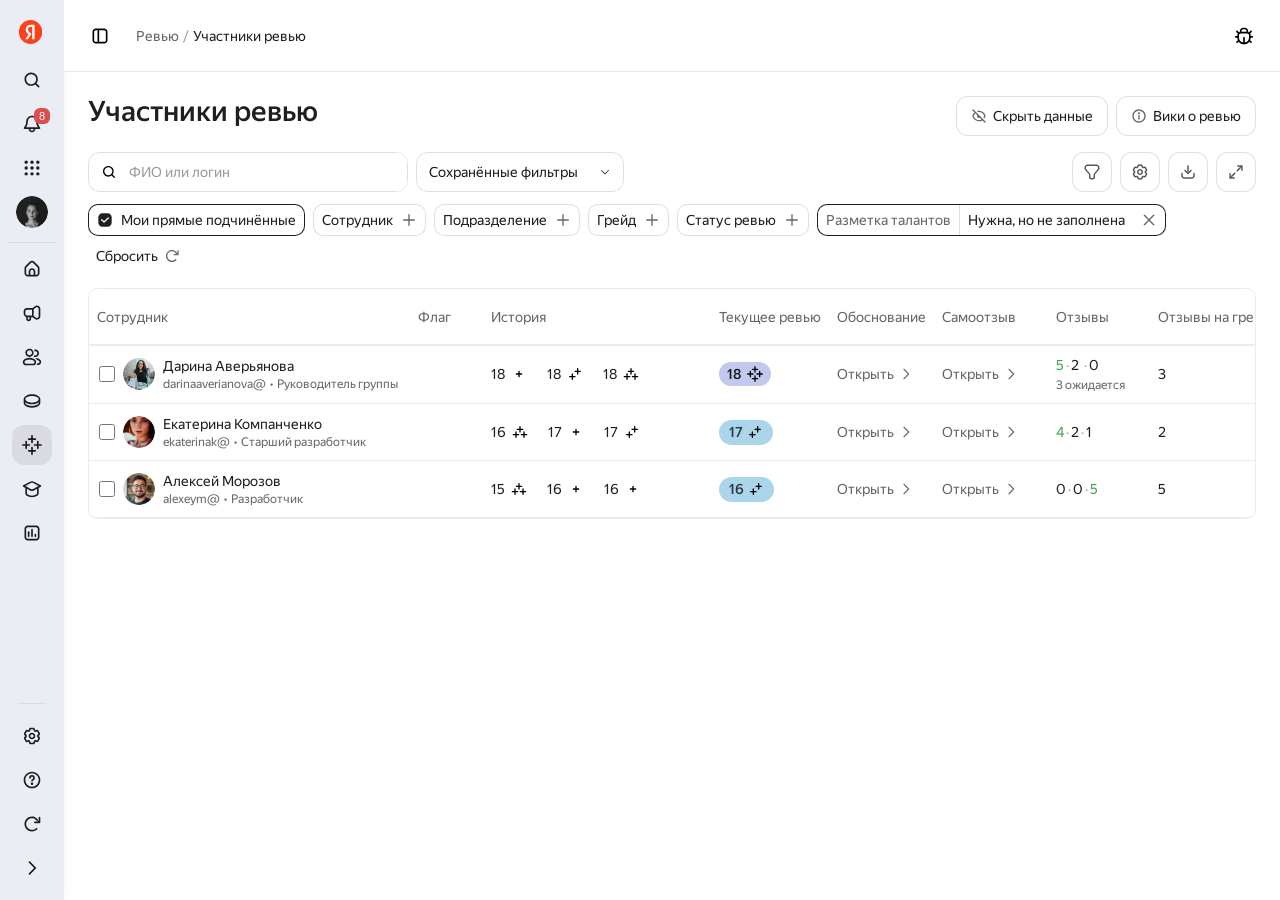
==== employees-table.html @ b824fd5d "Прототип: разметка формы, таблица сотрудников, сброс localStorage Co-authored-by: Cursor <cursoragen" ====
<!DOCTYPE html>
<html lang="ru">
<head>
  <meta charset="UTF-8" />
  <meta name="viewport" content="width=device-width, initial-scale=1" />
  <title>Участники ревью — прототип</title>
  <style>
    @font-face {
      font-family: "YS Text";
      src: url("./public/fonts/YS-Text-Regular.ttf") format("truetype");
      font-weight: 400;
      font-style: normal;
      font-display: swap;
    }
    @font-face {
      font-family: "YS Text";
      src: url("./public/fonts/YS-Text-Medium.ttf") format("truetype");
      font-weight: 500;
      font-style: normal;
      font-display: swap;
    }
    @font-face {
      font-family: "YS Text";
      src: url("./public/fonts/YS-Text-Bold.ttf") format("truetype");
      font-weight: 700;
      font-style: normal;
      font-display: swap;
    }

    :root {
      --text-primary: rgba(0, 0, 0, 0.88);
      --text-secondary: rgba(0, 0, 0, 0.6);
      --text-tertiary: rgba(0, 0, 0, 0.4);
      --border: rgba(0, 0, 0, 0.08);
      --border-strong: rgba(0, 0, 0, 0.12);
      --surface-100: #fff;
      --surface-0: #f5f5f5;
      --surface-muted: rgba(0, 0, 0, 0.04);
      --radius-control: 12px;
      --radius-inner: 10px;
      --space-xs: 8px;
      --space-m: 16px;
      --space-l: 20px;
      --space-xl: 24px;
      --header-h: 72px;
      --sidebar-w: 64px;
      --sidebar-rail-bg: #ebedf5;
      --sidebar-rail-hover: rgba(0, 0, 0, 0.06);
      --sidebar-rail-active: rgba(0, 0, 0, 0.08);
      --brand-yandex-red: #fc3f1d;
      --title-l: 28px;
      --title-l-lh: 32px;
      --title-s: 20px;
      --title-s-lh: 24px;
      --body-s: 14px;
      --body-s-lh: 20px;
      --caption-m: 12px;
      --caption-m-lh: 16px;
      --control-fs: 14px;
      --control-lh: 20px;
      --body-l: 18px;
      --body-l-lh: 28px;
      --hr-green-500: #3ea34f;
      --hr-green-tag-bg: rgba(62, 163, 79, 0.12);
      --hr-orange-500: #da842f;
      --hr-red-500: #f5222d;
    }

    *,
    *::before,
    *::after {
      box-sizing: border-box;
    }

    html,
    body {
      height: 100%;
      margin: 0;
      font-family: "YS Text", -apple-system, BlinkMacSystemFont, "Segoe UI", sans-serif;
      font-size: var(--body-s);
      line-height: var(--body-s-lh);
      color: var(--text-primary);
      background: var(--surface-100);
      -webkit-font-smoothing: antialiased;
    }

    .app {
      display: flex;
      min-height: 100%;
    }

    .sidebar.sidebar--rail {
      width: var(--sidebar-w);
      flex-shrink: 0;
      border-right: none;
      display: flex;
      flex-direction: column;
      align-items: center;
      background: var(--sidebar-rail-bg);
      box-shadow: 0 0 1px rgba(0, 0, 0, 0.06), 0 4px 12px rgba(0, 0, 0, 0.04);
    }

    .sidebar-rail__top {
      width: 100%;
      padding: 12px 10px 0;
      display: flex;
      flex-direction: column;
      align-items: center;
      gap: 4px;
    }

    .sidebar-rail__logo {
      display: flex;
      align-items: center;
      justify-content: center;
      width: 40px;
      height: 40px;
      border-radius: 100px;
      overflow: hidden;
      flex-shrink: 0;
      margin-bottom: 4px;
    }

    .sidebar-rail__logo img {
      width: 32px;
      height: 32px;
      display: block;
      object-fit: contain;
    }

    .sidebar-rail__tools {
      display: flex;
      flex-direction: column;
      align-items: center;
      gap: 4px;
      width: 100%;
    }

    .sidebar-rail__btn {
      width: 40px;
      height: 40px;
      padding: 0;
      border: none;
      border-radius: 12px;
      background: transparent;
      cursor: pointer;
      display: flex;
      align-items: center;
      justify-content: center;
      color: inherit;
      text-decoration: none;
      flex-shrink: 0;
      position: relative;
    }

    .sidebar-rail__btn:hover {
      background: var(--sidebar-rail-hover);
    }

    .sidebar-rail__btn--active {
      background: var(--sidebar-rail-active);
    }

    .sidebar-rail__btn--active:hover {
      background: var(--sidebar-rail-active);
    }

    .sidebar-rail__icon {
      width: 20px;
      height: 20px;
      display: block;
      object-fit: contain;
      opacity: 0.88;
    }

    .sidebar-rail__avatar {
      width: 32px;
      height: 32px;
      border-radius: 100px;
      object-fit: cover;
      display: block;
    }

    .sidebar-rail__badge {
      position: absolute;
      top: 4px;
      right: 2px;
      min-width: 16px;
      height: 16px;
      padding: 0 4px;
      border-radius: 6px;
      background: #da4e4e;
      color: #fff;
      font-size: 11px;
      font-weight: 500;
      line-height: 16px;
      text-align: center;
      font-feature-settings: "lnum" 1, "pnum" 1;
    }

    .sidebar-rail__divider {
      width: calc(100% - 16px);
      height: 1px;
      margin: 10px 0 6px;
      background: rgba(0, 0, 0, 0.08);
      flex-shrink: 0;
    }

    .sidebar-rail__nav {
      flex: 1;
      width: 100%;
      padding: 0 10px 12px;
      display: flex;
      flex-direction: column;
      align-items: center;
      gap: 4px;
      min-height: 0;
      overflow-y: auto;
    }

    .sidebar-rail__footer {
      width: 100%;
      padding: 0 10px 12px;
      display: flex;
      flex-direction: column;
      align-items: center;
      gap: 4px;
      flex-shrink: 0;
    }

    .sidebar-rail__footer .sidebar-rail__divider {
      margin-top: 0;
      margin-bottom: 8px;
    }

    .main {
      flex: 1;
      min-width: 0;
      display: flex;
      flex-direction: column;
    }

    .top-header {
      height: var(--header-h);
      flex-shrink: 0;
      display: flex;
      align-items: center;
      gap: var(--space-m);
      padding: 0 var(--space-m);
      border-bottom: 1px solid var(--border);
      background: var(--surface-100);
    }

    .icon-btn {
      width: 40px;
      height: 40px;
      border: none;
      background: transparent;
      border-radius: var(--radius-control);
      cursor: pointer;
      display: flex;
      align-items: center;
      justify-content: center;
    }

    .icon-btn:hover {
      background: var(--surface-muted);
    }

    .icon-btn .asset-icon {
      width: 20px;
      height: 20px;
      display: block;
      object-fit: contain;
      pointer-events: none;
    }

    .breadcrumbs {
      flex: 1;
      display: flex;
      align-items: center;
      gap: 0;
      min-width: 0;
      font-size: var(--body-s);
      line-height: var(--body-s-lh);
      font-feature-settings: "lnum" 1, "pnum" 1;
    }

    .breadcrumbs a {
      color: var(--text-secondary);
      text-decoration: none;
    }

    .breadcrumbs a:hover {
      color: var(--text-primary);
    }

    .breadcrumbs .sep {
      color: var(--text-tertiary);
      margin: 0 4px;
    }

    .breadcrumbs .current {
      color: var(--text-primary);
    }

    .main-scroll {
      flex: 1;
      overflow: auto;
    }

    .page {
      max-width: none;
      padding: var(--space-xl);
      display: flex;
      flex-direction: column;
      gap: var(--space-m);
    }

    .page-head {
      display: flex;
      align-items: flex-start;
      justify-content: space-between;
      gap: var(--space-m);
      flex-wrap: wrap;
    }

    .page-head__title {
      margin: 0;
      font-weight: 500;
      font-size: var(--title-l);
      line-height: var(--title-l-lh);
      font-feature-settings: "lnum" 1, "pnum" 1;
    }

    .page-head__actions {
      display: flex;
      gap: var(--space-xs);
      flex-shrink: 0;
    }

    .btn-outline {
      display: inline-flex;
      align-items: center;
      gap: 6px;
      height: 40px;
      padding: 0 14px;
      border: 1px solid var(--border-strong);
      border-radius: var(--radius-control);
      background: var(--surface-100);
      font-family: inherit;
      font-size: var(--control-fs);
      line-height: var(--control-lh);
      color: var(--text-primary);
      cursor: pointer;
      font-feature-settings: "lnum" 1, "pnum" 1;
    }

    .btn-outline:hover {
      background: var(--surface-muted);
    }

    .btn-outline__ic {
      width: 16px;
      height: 16px;
      opacity: 0.6;
    }

    .filters {
      display: flex;
      flex-direction: column;
      gap: 12px;
    }

    .filters__row1 {
      display: flex;
      align-items: flex-start;
      justify-content: space-between;
      gap: var(--space-m);
      flex-wrap: wrap;
    }

    .filters__left {
      display: flex;
      gap: var(--space-xs);
      flex-wrap: wrap;
    }

    .search-field {
      display: flex;
      align-items: stretch;
      width: 320px;
      min-height: 40px;
      border: 1px solid var(--border-strong);
      border-radius: var(--radius-control);
      overflow: hidden;
    }

    .search-field__ic {
      width: 40px;
      display: flex;
      align-items: center;
      justify-content: center;
      color: var(--text-tertiary);
      flex-shrink: 0;
    }

    .search-field__ic svg {
      width: 16px;
      height: 16px;
    }

    .search-field__input {
      flex: 1;
      border: none;
      outline: none;
      font-family: inherit;
      font-size: var(--control-fs);
      padding: 10px 12px 10px 0;
      min-width: 0;
    }

    .search-field__input::placeholder {
      color: var(--text-tertiary);
    }

    .select-fake {
      display: flex;
      align-items: center;
      justify-content: space-between;
      width: 208px;
      min-height: 40px;
      padding: 0 12px;
      border: 1px solid var(--border-strong);
      border-radius: var(--radius-control);
      font-size: var(--control-fs);
      line-height: var(--control-lh);
      cursor: default;
      gap: var(--space-xs);
    }

    .select-fake img {
      width: 12px;
      height: 12px;
      opacity: 0.75;
    }

    .icon-sq {
      width: 40px;
      height: 40px;
      border: 1px solid var(--border-strong);
      border-radius: var(--radius-control);
      display: flex;
      align-items: center;
      justify-content: center;
      background: var(--surface-100);
      cursor: pointer;
      padding: 0;
    }

    .icon-sq:hover {
      background: var(--surface-muted);
    }

    .icon-sq svg,
    .icon-sq img {
      width: 18px;
      height: 18px;
      display: block;
      opacity: 0.65;
    }

    .filters__row2 {
      display: flex;
      flex-wrap: wrap;
      gap: 4px 8px;
      align-items: flex-start;
    }

    .filter-chip {
      display: inline-flex;
      align-items: center;
      gap: 8px;
      box-sizing: border-box;
      min-height: 32px;
      height: 32px;
      padding: 0 8px;
      border-radius: var(--radius-inner);
      font-size: var(--body-s);
      line-height: var(--body-s-lh);
      border: 1px solid var(--border-strong);
      background: var(--surface-100);
      font-feature-settings: "lnum" 1, "pnum" 1;
      color: var(--text-primary);
    }

    .filter-chip--checked {
      border-color: rgba(0, 0, 0, 0.88);
    }

    .filter-chip__check-icon {
      width: 16px;
      height: 16px;
      flex-shrink: 0;
      display: flex;
      align-items: center;
      justify-content: center;
      line-height: 0;
    }

    .filter-chip__check-icon img {
      width: 16px;
      height: 16px;
      display: block;
    }

    .filter-chip__trailing-icon {
      width: 16px;
      height: 16px;
      flex-shrink: 0;
      display: block;
      opacity: 0.6;
    }

    .filter-chip--compound {
      padding: 0;
      gap: 0;
      overflow: hidden;
    }

    .filter-chip__part {
      display: inline-flex;
      align-items: center;
      height: 100%;
      padding: 0 8px;
      box-sizing: border-box;
    }

    .filter-chip__part--muted {
      color: var(--text-secondary);
      border-right: 1px solid var(--border-strong);
      padding-left: 8px;
    }

    .filter-chip__close {
      display: inline-flex;
      align-items: center;
      justify-content: center;
      align-self: stretch;
      border: none;
      background: transparent;
      padding: 0 8px;
      margin: 0;
      cursor: pointer;
      flex-shrink: 0;
    }

    .filter-chip__close:hover {
      background: var(--surface-muted);
    }

    .filter-chip__close:focus-visible {
      outline: 2px solid rgba(0, 98, 255, 0.45);
      outline-offset: -2px;
    }

    .btn-ghost-sm {
      display: inline-flex;
      align-items: center;
      gap: 6px;
      height: 32px;
      padding: 0 8px;
      border: none;
      border-radius: var(--radius-inner);
      background: transparent;
      font-family: inherit;
      font-size: var(--body-s);
      line-height: var(--body-s-lh);
      color: var(--text-primary);
      cursor: pointer;
    }

    .btn-ghost-sm:hover {
      background: var(--surface-muted);
    }

    .btn-ghost-sm__icon {
      width: 16px;
      height: 16px;
      display: block;
      opacity: 0.6;
      flex-shrink: 0;
    }

    .btn-markup-fill {
      display: inline-flex;
      align-items: center;
      justify-content: center;
      height: 32px;
      padding: 0 12px;
      box-sizing: border-box;
      border: 1px solid var(--border-strong);
      border-radius: var(--radius-control);
      background: var(--surface-100);
      font-family: inherit;
      font-size: var(--control-fs);
      line-height: var(--control-lh);
      font-weight: 400;
      color: var(--text-primary);
      cursor: pointer;
      white-space: nowrap;
      font-feature-settings: "lnum" 1, "pnum" 1;
    }

    .btn-markup-fill:hover {
      background: var(--surface-muted);
    }

    .emp-drawer {
      position: fixed;
      inset: 0;
      z-index: 3000;
      visibility: hidden;
      pointer-events: none;
    }

    .emp-drawer.is-open {
      visibility: visible;
      pointer-events: auto;
    }

    .emp-drawer__backdrop {
      position: absolute;
      inset: 0;
      background: rgba(0, 0, 0, 0.32);
      opacity: 0;
      transition: opacity 0.2s ease;
    }

    .emp-drawer.is-open .emp-drawer__backdrop {
      opacity: 1;
    }

    .emp-drawer__shell {
      position: absolute;
      top: 0;
      right: 0;
      height: 100%;
      display: flex;
      flex-direction: row;
      transform: translateX(100%);
      transition: transform 0.25s ease;
      max-width: 100vw;
    }

    .emp-drawer.is-open .emp-drawer__shell {
      transform: translateX(0);
    }

    .emp-drawer__puller {
      width: 8px;
      flex-shrink: 0;
      background: var(--surface-0);
      display: flex;
      align-items: center;
      justify-content: center;
    }

    .emp-drawer__puller-bar {
      width: 0;
      height: 28px;
      border-left: 2px solid rgba(0, 0, 0, 0.12);
      border-radius: 1px;
    }

    .emp-drawer__panel {
      width: min(720px, calc(100vw - 8px));
      background: var(--surface-100);
      display: flex;
      flex-direction: column;
      box-shadow: -4px 0 24px rgba(0, 0, 0, 0.1);
      min-height: 0;
      position: relative;
    }

    .emp-drawer__close {
      position: absolute;
      top: 12px;
      right: 16px;
      z-index: 2;
      width: 40px;
      height: 40px;
      border: none;
      border-radius: var(--radius-control);
      background: transparent;
      cursor: pointer;
      display: flex;
      align-items: center;
      justify-content: center;
    }

    .emp-drawer__close:hover {
      background: var(--surface-muted);
    }

    .emp-drawer__close img {
      width: 20px;
      height: 20px;
      opacity: 0.55;
    }

    .emp-drawer__scroll {
      flex: 1;
      overflow: auto;
      min-height: 0;
      padding-top: 8px;
    }

    .emp-drawer__header {
      padding: 16px 24px 0;
      position: relative;
      padding-right: 56px;
    }

    .emp-drawer__head-row {
      display: flex;
      gap: 16px;
      align-items: flex-start;
    }

    .emp-drawer__avatar {
      width: 48px;
      height: 48px;
      border-radius: 50%;
      object-fit: cover;
      flex-shrink: 0;
    }

    .emp-drawer__title {
      margin: 0;
      font-weight: 500;
      font-size: 24px;
      line-height: 28px;
      color: var(--text-primary);
      font-feature-settings: "lnum" 1, "pnum" 1;
    }

    .emp-drawer__meta {
      margin-top: 4px;
      display: flex;
      flex-wrap: wrap;
      align-items: center;
      gap: 6px 8px;
      font-size: var(--body-s);
      line-height: var(--body-s-lh);
      color: var(--text-secondary);
    }

    .emp-drawer__dot {
      color: var(--text-tertiary);
    }

    .emp-drawer__more {
      display: inline-flex;
      align-items: center;
      gap: 4px;
      color: var(--text-secondary);
      text-decoration: none;
      font-size: var(--body-s);
      font-family: inherit;
      border: none;
      background: none;
      padding: 0;
      cursor: default;
    }

    .emp-drawer__more:hover {
      color: var(--text-primary);
    }

    .emp-drawer__more img {
      width: 12px;
      height: 12px;
      opacity: 0.55;
    }

    .emp-drawer__pills {
      display: flex;
      flex-wrap: wrap;
      gap: 8px;
      padding: 16px 24px 0;
    }

    .emp-drawer__pill {
      display: inline-flex;
      align-items: center;
      gap: 6px;
      height: 32px;
      padding: 0 12px;
      border: 1px solid var(--border-strong);
      border-radius: var(--radius-control);
      background: var(--surface-100);
      font-family: inherit;
      font-size: var(--body-s);
      color: var(--text-primary);
      cursor: default;
    }

    .emp-drawer__pill img {
      width: 14px;
      height: 14px;
      opacity: 0.5;
    }

    .emp-drawer__tabs {
      display: flex;
      flex-wrap: wrap;
      gap: 16px;
      padding: 12px 24px 0;
      border-bottom: 1px solid var(--border);
      margin-top: 16px;
    }

    .emp-drawer__tab {
      padding: 4px 0 10px;
      margin-bottom: -1px;
      font-size: var(--body-s);
      line-height: var(--body-s-lh);
      color: var(--text-secondary);
      border-bottom: 1px solid transparent;
      cursor: default;
    }

    .emp-drawer__tab--active {
      color: var(--text-primary);
      border-bottom-color: #1f1f1f;
    }

    .emp-drawer__content {
      padding: 24px 24px 40px;
      display: flex;
      flex-direction: column;
      gap: 20px;
    }

    .emp-drawer__content h2 {
      margin: 0;
      font-weight: 500;
      font-size: var(--title-s);
      line-height: var(--title-s-lh);
      color: var(--text-primary);
    }

    .emp-drawer__markup-empty {
      display: flex;
      flex-direction: column;
      gap: 20px;
    }

    .emp-drawer__markup-saved {
      display: flex;
      flex-direction: column;
      gap: 0;
    }

    #emp-drawer-markup-saved[hidden],
    #emp-drawer-markup-empty[hidden] {
      display: none !important;
    }

    .emp-drawer__saved-anketa {
      display: flex;
      flex-direction: column;
      gap: 24px;
      padding: 0 0 8px;
    }

    .emp-drawer__anketa-head {
      display: flex;
      align-items: flex-start;
      justify-content: space-between;
      gap: 12px;
      width: 100%;
    }

    .emp-drawer__anketa-head-text {
      flex: 1 1 auto;
      min-width: 0;
      display: flex;
      flex-direction: column;
      gap: 4px;
    }

    .emp-drawer__anketa-title {
      margin: 0;
      font-weight: 500;
      font-size: var(--title-s);
      line-height: var(--title-s-lh);
      color: rgba(0, 0, 0, 0.88);
      font-feature-settings: "lnum" 1, "pnum" 1;
    }

    .emp-drawer__anketa-sub {
      margin: 0;
      font-size: var(--body-s);
      line-height: var(--body-s-lh);
      color: rgba(0, 0, 0, 0.6);
      font-feature-settings: "lnum" 1, "pnum" 1;
    }

    .emp-drawer__edit-btn {
      flex-shrink: 0;
      display: inline-flex;
      align-items: center;
      gap: 6px;
      height: 32px;
      padding: 0 12px;
      border-radius: var(--radius-control);
      border: 1px solid rgba(0, 0, 0, 0.12);
      background: var(--surface-100);
      font-family: inherit;
      font-size: var(--body-s);
      line-height: 20px;
      font-weight: 400;
      color: rgba(0, 0, 0, 0.88);
      text-decoration: none;
      white-space: nowrap;
      box-sizing: border-box;
    }

    .emp-drawer__edit-btn:hover {
      background: var(--surface-muted);
    }

    .emp-drawer__edit-btn img {
      display: block;
      opacity: 0.65;
    }

    .emp-drawer__anketa-row {
      display: flex;
      align-items: flex-start;
      gap: 12px;
      width: 100%;
    }

    .emp-drawer__anketa-label {
      flex: 0 0 110px;
      width: 110px;
      font-size: var(--body-s);
      line-height: 18px;
      color: rgba(0, 0, 0, 0.6);
      font-feature-settings: "lnum" 1, "pnum" 1;
    }

    .emp-drawer__anketa-value {
      flex: 1 1 auto;
      min-width: 0;
      display: flex;
      flex-direction: column;
      gap: 8px;
    }

    .emp-drawer__anketa-lead {
      margin: 0;
      font-weight: 500;
      font-size: var(--body-s);
      line-height: var(--body-s-lh);
      color: rgba(0, 0, 0, 0.88);
      font-feature-settings: "lnum" 1, "pnum" 1;
    }

    .emp-drawer__anketa-p {
      margin: 0;
      font-size: var(--body-s);
      line-height: var(--body-s-lh);
      color: rgba(0, 0, 0, 0.88);
      font-feature-settings: "lnum" 1, "pnum" 1;
      white-space: pre-wrap;
    }

    .emp-drawer__anketa-p--reasons {
      white-space: pre-wrap;
    }

    .emp-succ-tags {
      display: flex;
      flex-wrap: wrap;
      gap: 8px;
      align-items: flex-start;
    }

    .emp-succ-tag {
      display: inline-flex;
      align-items: center;
      gap: 0;
      min-height: 32px;
      padding: 0 8px 0 4px;
      box-sizing: border-box;
      border-radius: 100px;
      border: 1px solid rgba(0, 0, 0, 0.12);
      background: #fff;
      max-width: 100%;
    }

    .emp-succ-tag__avatar {
      width: 24px;
      height: 24px;
      border-radius: 100px;
      object-fit: cover;
      flex-shrink: 0;
      display: block;
    }

    .emp-succ-tag__name {
      margin: 0 6px 0 4px;
      font-size: var(--body-s);
      line-height: 20px;
      color: rgba(0, 0, 0, 0.88);
      white-space: nowrap;
      overflow: hidden;
      text-overflow: ellipsis;
      max-width: 220px;
    }

    .emp-succ-tag__sep {
      width: 1px;
      height: 16px;
      background: rgba(0, 0, 0, 0.12);
      flex-shrink: 0;
      margin: 0 4px;
    }

    .emp-succ-tag__ready {
      font-size: var(--body-s);
      line-height: 20px;
      color: rgba(0, 0, 0, 0.6);
      white-space: nowrap;
    }

    .emp-drawer__tag-list {
      margin: 8px 0 0;
      display: flex;
      flex-wrap: wrap;
      gap: 6px;
    }

    .emp-drawer__mini-tag {
      display: inline-flex;
      padding: 4px 10px;
      border-radius: 8px;
      background: rgba(0, 0, 0, 0.06);
      font-size: 13px;
      line-height: 18px;
    }

    .emp-drawer__lead {
      margin: 0;
      font-size: var(--body-s);
      line-height: var(--body-s-lh);
      color: var(--text-primary);
      max-width: 56ch;
    }

    .emp-drawer__cta {
      display: inline-flex;
      align-items: center;
      justify-content: center;
      align-self: flex-start;
      height: 40px;
      padding: 0 16px;
      border-radius: var(--radius-control);
      background: #1f1f1f;
      color: #fff;
      font-family: inherit;
      font-size: var(--control-fs);
      line-height: var(--control-lh);
      font-weight: 400;
      text-decoration: none;
    }

    .emp-drawer__cta:hover {
      background: #333;
    }

    .td-sticky--employee {
      cursor: pointer;
    }

    .table-wrap {
      border: 1px solid var(--border);
      border-radius: var(--radius-inner);
      overflow: auto;
      max-width: 100%;
      background: var(--surface-100);
    }

    .emp-table {
      border-collapse: separate;
      border-spacing: 0;
      min-width: 3280px;
      font-size: var(--body-s);
      line-height: var(--body-s-lh);
      font-feature-settings: "lnum" 1, "pnum" 1;
    }

    .emp-table th,
    .emp-table td {
      padding: 4px 8px;
      border-bottom: 1px solid var(--border);
      vertical-align: middle;
      text-align: left;
      height: 56px;
      box-sizing: border-box;
      white-space: nowrap;
    }

    .emp-table thead th {
      position: sticky;
      top: 0;
      z-index: 1;
      background: var(--surface-100);
      font-weight: 400;
      font-size: var(--body-s);
      line-height: var(--body-s-lh);
      color: rgba(0, 0, 0, 0.6);
      height: 56px;
      min-height: 56px;
      box-shadow: 0 1px 0 var(--border);
      white-space: nowrap;
    }

    .emp-table tbody tr:hover td {
      background: rgba(0, 0, 0, 0.02);
    }

    .emp-table tbody tr:hover .td-sticky {
      background: #fafafa;
    }

    .emp-table .th-sticky,
    .emp-table .td-sticky {
      position: sticky;
      left: 0;
      z-index: 2;
      background: var(--surface-100);
    }

    .emp-table thead .th-sticky {
      z-index: 3;
      background: var(--surface-100);
    }

    .td-sticky {
      padding: 4px;
      vertical-align: middle;
    }

    .emp-cell--muted {
      color: var(--text-tertiary);
    }

    .emp-cell--center {
      text-align: center;
    }

    .emp-cell--stack {
      display: flex;
      flex-direction: column;
      justify-content: center;
      gap: 0;
      min-height: 32px;
      padding: 6px 0;
      white-space: normal;
    }

    .emp-cell-emp {
      display: flex;
      align-items: center;
      gap: 8px;
      min-width: 0;
      padding: 2px 4px 2px 2px;
    }

    .ui-checkbox {
      width: 16px;
      height: 16px;
      border: 1px solid rgba(0, 0, 0, 0.2);
      border-radius: 4px;
      flex-shrink: 0;
      margin: 0;
      cursor: default;
      accent-color: var(--hr-green-500);
    }

    .emp-user {
      display: flex;
      align-items: center;
      gap: 8px;
      min-width: 0;
      flex: 1;
    }

    .emp-user__avatar {
      width: 32px;
      height: 32px;
      border-radius: 50%;
      object-fit: cover;
      flex-shrink: 0;
    }

    .emp-user__meta {
      min-width: 0;
    }

    .emp-user__name {
      font-weight: 400;
      color: var(--text-primary);
      overflow: hidden;
      text-overflow: ellipsis;
      white-space: nowrap;
    }

    .emp-user__login {
      font-size: var(--caption-m);
      line-height: var(--caption-m-lh);
      color: var(--text-secondary);
      white-space: nowrap;
      overflow: hidden;
      text-overflow: ellipsis;
    }

    .mark-tag {
      display: inline-flex;
      align-items: center;
      justify-content: center;
      min-width: 28px;
      height: 24px;
      padding: 0 8px;
      border-radius: 20px;
      background: var(--hr-green-tag-bg);
      color: var(--hr-green-500);
      font-size: var(--body-s);
      line-height: 1;
      font-weight: 500;
      font-feature-settings: "lnum" 1, "pnum" 1;
    }

    .mark-tag--lavender {
      background: #c1c9ef;
      color: rgba(0, 0, 0, 0.88);
      gap: 6px;
      font-weight: 500;
    }

    .mark-tag--lavender .mark-tag__tier {
      width: 16px;
      height: 16px;
      display: block;
      flex-shrink: 0;
      object-fit: contain;
    }

    /* Текущее ревью — UI kit Tag status blue (node 2596:32799) */
    .mark-tag.mark-tag--current-review {
      align-items: center;
      height: auto;
      min-height: 24px;
      padding: 4px 10px 5px;
      border-radius: 999px;
      background: #aad5ea;
      color: rgba(0, 0, 0, 0.75);
      gap: 4px;
      box-sizing: border-box;
    }

    .mark-tag.mark-tag--current-review .mark-tag__tier {
      width: 16px;
      height: 16px;
      display: block;
      flex-shrink: 0;
      object-fit: contain;
    }

    .history-marks {
      display: flex;
      align-items: center;
      gap: 20px;
      padding: 4px 0;
      white-space: nowrap;
    }

    .history-mark {
      display: inline-flex;
      align-items: center;
      gap: 6px;
      flex-shrink: 0;
    }

    .history-mark__num {
      font-size: var(--body-s);
      line-height: var(--body-s-lh);
      color: var(--text-primary);
      font-weight: 400;
      font-feature-settings: "lnum" 1, "pnum" 1;
    }

    .history-mark__review {
      width: 16px;
      height: 16px;
      flex-shrink: 0;
      display: block;
      object-fit: contain;
    }

    .cell-link-open {
      display: inline-flex;
      align-items: center;
      gap: 4px;
      color: var(--text-secondary);
      font-size: var(--body-s);
      line-height: var(--body-s-lh);
      text-decoration: none;
      cursor: pointer;
      white-space: nowrap;
    }

    .cell-link-open:hover {
      color: var(--text-primary);
    }

    .cell-link-open img {
      width: 16px;
      height: 16px;
      opacity: 0.55;
      flex-shrink: 0;
    }

    .feedback-line {
      font-size: var(--body-s);
      line-height: var(--body-s-lh);
      font-feature-settings: "lnum" 1, "pnum" 1;
      white-space: nowrap;
    }

    .feedback-line .dot {
      color: var(--text-tertiary);
      margin: 0 2px;
    }

    .feedback-sub {
      margin-top: 2px;
      font-size: var(--caption-m);
      line-height: var(--caption-m-lh);
      color: var(--text-secondary);
    }

    .text-spectre-green {
      color: var(--hr-green-500);
    }

    .text-warn {
      color: var(--hr-orange-500);
    }

    .text-danger {
      color: var(--hr-red-500);
    }

    .impact-bars {
      display: flex;
      align-items: center;
      gap: 4px;
      padding: 6px 0;
    }

    .impact-bars__seg {
      width: 20px;
      height: 4px;
      border-radius: 19px;
      background: rgba(0, 0, 0, 0.6);
    }

    .impact-bars__seg--soft {
      background: rgba(0, 0, 0, 0.08);
    }

    .icon-check-circle {
      width: 16px;
      height: 16px;
      display: block;
    }

    .cell-tag {
      display: inline-flex;
      padding: 2px 8px;
      border-radius: 6px;
      background: rgba(0, 0, 0, 0.06);
      font-size: var(--caption-m);
      font-weight: 500;
    }

    @media (max-width: 1100px) {
      .app {
        flex-direction: column;
      }
      .sidebar.sidebar--rail {
        width: 100%;
        flex-direction: row;
        flex-wrap: wrap;
        align-items: center;
        justify-content: flex-start;
        border-right: none;
        border-bottom: 1px solid var(--border);
        box-shadow: none;
      }
      .sidebar-rail__top {
        flex-direction: row;
        width: auto;
        padding: 8px;
        gap: 4px;
      }
      .sidebar-rail__logo {
        margin-bottom: 0;
      }
      .sidebar-rail__tools {
        flex-direction: row;
      }
      .sidebar-rail__divider {
        display: none;
      }
      .sidebar-rail__nav {
        flex: 1 1 auto;
        flex-direction: row;
        flex-wrap: wrap;
        justify-content: center;
        padding: 8px;
        overflow: visible;
      }
      .sidebar-rail__footer {
        flex-direction: row;
        width: auto;
        padding: 8px;
      }
      .sidebar-rail__footer .sidebar-rail__divider {
        display: none;
      }
    }
  </style>
</head>
<body>
  <div class="app">
    <aside class="sidebar sidebar--rail" aria-label="Навигация">
      <div class="sidebar-rail__top">
        <a class="sidebar-rail__logo" href="review-home.html" title="Яндекс" aria-label="Яндекс">
          <img src="assets/icons/Logo.svg" width="32" height="32" alt="" decoding="async" />
        </a>
        <div class="sidebar-rail__tools">
          <button type="button" class="sidebar-rail__btn" title="Поиск" aria-label="Поиск">
            <img class="sidebar-rail__icon" src="assets/icons/Search.svg" width="20" height="20" alt="" decoding="async" />
          </button>
          <button type="button" class="sidebar-rail__btn" title="Уведомления" aria-label="Уведомления">
            <img class="sidebar-rail__icon" src="assets/icons/Notifications.svg" width="20" height="20" alt="" decoding="async" />
            <span class="sidebar-rail__badge" aria-hidden="true">8</span>
          </button>
          <button type="button" class="sidebar-rail__btn" title="Все сервисы" aria-label="Все сервисы">
            <img class="sidebar-rail__icon" src="assets/icons/Grid%20Dots.svg" width="20" height="20" alt="" decoding="async" />
          </button>
          <button type="button" class="sidebar-rail__btn" title="Профиль" aria-label="Профиль">
            <img class="sidebar-rail__avatar" src="assets/avatars/Irina.png" width="32" height="32" alt="" decoding="async" />
          </button>
        </div>
      </div>
      <div class="sidebar-rail__divider" aria-hidden="true"></div>
      <nav class="sidebar-rail__nav" aria-label="Разделы Talent">
        <a class="sidebar-rail__btn" href="review-home.html" title="Главная">
          <img class="sidebar-rail__icon" src="assets/icons/Home.svg" width="20" height="20" alt="" decoding="async" />
        </a>
        <a class="sidebar-rail__btn" href="#" title="Сигналы" onclick="return false;">
          <img class="sidebar-rail__icon" src="assets/icons/Megaphone.svg" width="20" height="20" alt="" decoding="async" />
        </a>
        <a class="sidebar-rail__btn" href="employees-table.html" title="Потолки">
          <img class="sidebar-rail__icon" src="assets/icons/Group.svg" width="20" height="20" alt="" decoding="async" />
        </a>
        <a class="sidebar-rail__btn" href="#" title="Финансы" onclick="return false;">
          <img class="sidebar-rail__icon" src="assets/icons/Finance%20_%20Coin%20_%20On.svg" width="20" height="20" alt="" decoding="async" />
        </a>
        <a class="sidebar-rail__btn sidebar-rail__btn--active" href="review-home.html" title="Перформанс" aria-current="page">
          <img class="sidebar-rail__icon" src="assets/icons/Review%20_%20Fantastic.svg" width="20" height="20" alt="" decoding="async" />
        </a>
        <a class="sidebar-rail__btn" href="index.html" title="Планы развития">
          <img class="sidebar-rail__icon" src="assets/icons/Graduation%20Cap.svg" width="20" height="20" alt="" decoding="async" />
        </a>
        <a class="sidebar-rail__btn" href="#" title="Офис" onclick="return false;">
          <img class="sidebar-rail__icon" src="assets/icons/Chart.svg" width="20" height="20" alt="" decoding="async" />
        </a>
      </nav>
      <div class="sidebar-rail__footer">
        <div class="sidebar-rail__divider" aria-hidden="true"></div>
        <a class="sidebar-rail__btn" href="#" title="Настройки" onclick="return false;">
          <img class="sidebar-rail__icon" src="assets/icons/Settings.svg" width="20" height="20" alt="" decoding="async" />
        </a>
        <a class="sidebar-rail__btn" href="#" title="Поделитесь мнением" onclick="return false;">
          <img class="sidebar-rail__icon" src="assets/icons/Help.svg" width="20" height="20" alt="" decoding="async" />
        </a>
        <button type="button" class="sidebar-rail__btn" title="Обновить" aria-label="Обновить">
          <img class="sidebar-rail__icon" src="assets/icons/Refresh.svg" width="20" height="20" alt="" decoding="async" />
        </button>
        <button type="button" class="sidebar-rail__btn" title="Развернуть панель" aria-label="Развернуть панель">
          <img class="sidebar-rail__icon" src="assets/icons/Arrow%20_%20Short%20_%20Right.svg" width="20" height="20" alt="" decoding="async" />
        </button>
      </div>
    </aside>

    <div class="main">
      <header class="top-header">
        <button type="button" class="icon-btn" aria-label="Меню">
          <img class="asset-icon" src="assets/icons/Sidebar%20_%20Left.svg" width="20" height="20" alt="" decoding="async" />
        </button>
        <nav class="breadcrumbs" aria-label="Хлебные крошки">
          <a href="review-home.html">Ревью</a>
          <span class="sep">/</span>
          <span class="current">Участники ревью</span>
        </nav>
        <button type="button" class="icon-btn" aria-label="Сообщить об ошибке">
          <img class="asset-icon" src="assets/icons/Bug.svg" width="20" height="20" alt="" decoding="async" />
        </button>
      </header>

      <div class="main-scroll">
        <div class="page">
          <div class="page-head">
            <h1 class="page-head__title">Участники ревью</h1>
            <div class="page-head__actions">
              <button type="button" class="btn-outline">
                <img class="btn-outline__ic" src="assets/icons/Eye%20_%20Off.svg" alt="" aria-hidden="true" />
                Скрыть данные
              </button>
              <button type="button" class="btn-outline">
                <img class="btn-outline__ic" src="assets/icons/Info.svg" alt="" aria-hidden="true" />
                Вики о ревью
              </button>
            </div>
          </div>

          <div class="filters">
            <div class="filters__row1">
              <div class="filters__left">
                <label class="search-field">
                  <span class="search-field__ic" aria-hidden="true">
                    <img src="assets/icons/Search.svg" width="16" height="16" alt="" />
                  </span>
                  <input class="search-field__input" type="search" placeholder="ФИО или логин" autocomplete="off" />
                </label>
                <div class="select-fake" role="button" tabindex="0">
                  <span>Сохранённые фильтры</span>
                  <img src="assets/icons/Arrow%20_%20Short%20_%20Down.svg" alt="" />
                </div>
              </div>
              <div class="filters__left">
                <button type="button" class="icon-sq" aria-label="Фильтры" title="Фильтры">
                  <img src="assets/icons/Filter%20_%20Alternative.svg" width="18" height="18" alt="" />
                </button>
                <button type="button" class="icon-sq" aria-label="Настройки таблицы" title="Настройки">
                  <img src="assets/icons/Settings.svg" width="18" height="18" alt="" />
                </button>
                <button type="button" class="icon-sq" aria-label="Скачать" title="Скачать">
                  <img src="assets/icons/Download.svg" width="18" height="18" alt="" />
                </button>
                <button type="button" class="icon-sq" aria-label="На весь экран" title="На весь экран">
                  <img src="assets/icons/Fullscreen.svg" width="18" height="18" alt="" />
                </button>
              </div>
            </div>
            <div class="filters__row2">
              <div class="filter-chip filter-chip--checked">
                <span class="filter-chip__check-icon" aria-hidden="true">
                  <img src="assets/icons/%E2%9D%87%EF%B8%8F%20Checkbox%20%C2%B7%20Base.svg" width="16" height="16" alt="" />
                </span>
                Мои прямые подчинённые
              </div>
              <div class="filter-chip">
                Сотрудник
                <img class="filter-chip__trailing-icon" src="assets/icons/Plus.svg" alt="" />
              </div>
              <div class="filter-chip">
                Подразделение
                <img class="filter-chip__trailing-icon" src="assets/icons/Plus.svg" alt="" />
              </div>
              <div class="filter-chip">
                Грейд
                <img class="filter-chip__trailing-icon" src="assets/icons/Plus.svg" alt="" />
              </div>
              <div class="filter-chip">
                Статус ревью
                <img class="filter-chip__trailing-icon" src="assets/icons/Plus.svg" alt="" />
              </div>
              <div class="filter-chip filter-chip--compound filter-chip--checked">
                <span class="filter-chip__part filter-chip__part--muted">Разметка талантов</span>
                <span class="filter-chip__part">Нужна, но не заполнена</span>
                <button type="button" class="filter-chip__close" aria-label="Убрать фильтр">
                  <img class="filter-chip__trailing-icon" src="assets/icons/Close.svg" alt="" />
                </button>
              </div>
              <button type="button" class="btn-ghost-sm">
                Сбросить
                <img class="btn-ghost-sm__icon" src="assets/icons/Refresh.svg" alt="" aria-hidden="true" />
              </button>
            </div>
          </div>

          <div class="table-wrap">
            <table class="emp-table">
              <thead>
                <tr>
                  <th class="th-sticky" style="min-width:320px">Сотрудник</th>
                  <th style="min-width:73px">Флаг</th>
                  <th style="min-width:228px">История</th>
                  <th style="min-width:97px">Текущее ревью</th>
                  <th style="min-width:102px">Обоснование</th>
                  <th style="min-width:114px">Самоотзыв</th>
                  <th style="min-width:102px">Отзывы</th>
                  <th style="min-width:172px">Отзывы на грейде</th>
                  <th style="min-width:89px">Вовлечённость</th>
                  <th style="min-width:89px">Код-ревью</th>
                  <th style="min-width:114px">Overall impact</th>
                  <th style="min-width:129px">Сигналы руководителя</th>
                  <th style="min-width:114px">Сигналы дежурства</th>
                  <th style="min-width:200px">Разметка талантов</th>
                  <th style="min-width:220px">Потенциал</th>
                  <th style="min-width:240px">Руководитель</th>
                  <th style="min-width:240px">VS</th>
                  <th style="min-width:238px">Статус</th>
                  <th style="min-width:160px">Оклад</th>
                  <th style="min-width:92px">Изменение</th>
                  <th style="min-width:160px">Премия</th>
                </tr>
              </thead>
              <tbody>
                <tr data-employee-slug="darina" data-employee-name="Дарина Аверьянова" data-employee-login="darinaaverianova@" data-employee-role="Руководитель группы" data-employee-avatar="assets/avatars/Darina.png">
                  <td class="td-sticky td-sticky--employee">
                    <div class="emp-cell-emp">
                      <input class="ui-checkbox" type="checkbox" aria-label="Выбрать строку" />
                      <div class="emp-user">
                        <img class="emp-user__avatar" src="assets/avatars/Darina.png" alt="" />
                        <div class="emp-user__meta">
                          <div class="emp-user__name">Дарина Аверьянова</div>
                          <div class="emp-user__login">darinaaverianova@&nbsp;&nbsp;•&nbsp;&nbsp;Руководитель группы</div>
                        </div>
                      </div>
                    </div>
                  </td>
                  <td></td>
                  <td>
                    <div class="history-marks">
                      <div class="history-mark">
                        <span class="history-mark__num">18</span>
                        <img class="history-mark__review" src="assets/icons/Review%20_%20Good.svg" alt="" />
                      </div>
                      <div class="history-mark">
                        <span class="history-mark__num">18</span>
                        <img class="history-mark__review" src="assets/icons/Review%20_%20Excellent.svg" alt="" />
                      </div>
                      <div class="history-mark">
                        <span class="history-mark__num">18</span>
                        <img class="history-mark__review" src="assets/icons/Review%20_%20Outstanding.svg" alt="" />
                      </div>
                    </div>
                  </td>
                  <td>
                    <span class="mark-tag mark-tag--lavender">
                      <span>18</span>
                      <img class="mark-tag__tier" src="assets/icons/Review%20_%20Fantastic.svg" alt="" />
                    </span>
                  </td>
                  <td>
                    <a class="cell-link-open" href="#"><span>Открыть</span><img src="assets/icons/Arrow%20_%20Short%20_%20Right.svg" alt="" /></a>
                  </td>
                  <td>
                    <a class="cell-link-open" href="#"><span>Открыть</span><img src="assets/icons/Arrow%20_%20Short%20_%20Right.svg" alt="" /></a>
                  </td>
                  <td>
                    <div class="emp-cell--stack">
                      <div class="feedback-line">
                        <span class="text-spectre-green">5</span><span class="dot">·</span><span>2</span><span class="text-warn">&nbsp;</span><span class="dot">·</span><span>0</span>
                      </div>
                      <div class="feedback-sub">3 ожидается</div>
                    </div>
                  </td>
                  <td class="emp-cell--center">3</td>
                  <td><span class="text-spectre-green">Top</span></td>
                  <td>Middle</td>
                  <td>
                    <div class="impact-bars" aria-hidden="true">
                      <span class="impact-bars__seg"></span>
                      <span class="impact-bars__seg"></span>
                      <span class="impact-bars__seg impact-bars__seg--soft"></span>
                    </div>
                  </td>
                  <td><img class="icon-check-circle" src="assets/icons/Check%20_%20Circle.svg" alt="" /></td>
                  <td><img class="icon-check-circle" src="assets/icons/Check%20_%20Circle.svg" alt="" /></td>
                  <td class="emp-cell--muted">—</td>
                  <td>
                    <button type="button" class="btn-markup-fill">Заполнить разметку</button>
                  </td>
                  <td>
                    <div class="emp-cell-emp" style="padding-left:0">
                      <div class="emp-user">
                        <img class="emp-user__avatar" src="assets/avatars/Elena.png" alt="" />
                        <div class="emp-user__meta">
                          <div class="emp-user__name">Полина Миронова</div>
                          <div class="emp-user__login">polinamir@</div>
                        </div>
                      </div>
                    </div>
                  </td>
                  <td>VS Алиса в МС</td>
                  <td>
                    <div class="emp-cell--stack">
                      <span>Оценка выставлена</span>
                      <span class="feedback-sub" style="margin-top:0">На согласовании</span>
                    </div>
                  </td>
                  <td>
                    <div class="emp-cell--stack">
                      <span>200&nbsp;600&nbsp;₽</span>
                      <span class="feedback-sub" style="margin-top:0">Было 189&nbsp;690&nbsp;₽</span>
                    </div>
                  </td>
                  <td><span class="text-spectre-green">+16,97%</span></td>
                  <td>200&nbsp;600&nbsp;₽</td>
                </tr>
                <tr data-employee-slug="ekaterina" data-employee-name="Екатерина Компанченко" data-employee-login="ekaterinak@" data-employee-role="Старший разработчик" data-employee-avatar="assets/avatars/Ekaterina.png">
                  <td class="td-sticky td-sticky--employee">
                    <div class="emp-cell-emp">
                      <input class="ui-checkbox" type="checkbox" aria-label="Выбрать строку" />
                      <div class="emp-user">
                        <img class="emp-user__avatar" src="assets/avatars/Ekaterina.png" alt="" />
                        <div class="emp-user__meta">
                          <div class="emp-user__name">Екатерина Компанченко</div>
                          <div class="emp-user__login">ekaterinak@&nbsp;&nbsp;•&nbsp;&nbsp;Старший разработчик</div>
                        </div>
                      </div>
                    </div>
                  </td>
                  <td></td>
                  <td>
                    <div class="history-marks">
                      <div class="history-mark">
                        <span class="history-mark__num">16</span>
                        <img class="history-mark__review" src="assets/icons/Review%20_%20Outstanding.svg" alt="" title="+++" />
                      </div>
                      <div class="history-mark">
                        <span class="history-mark__num">17</span>
                        <img class="history-mark__review" src="assets/icons/Review%20_%20Good.svg" alt="" title="+" />
                      </div>
                      <div class="history-mark">
                        <span class="history-mark__num">17</span>
                        <img class="history-mark__review" src="assets/icons/Review%20_%20Excellent.svg" alt="" title="++" />
                      </div>
                    </div>
                  </td>
                  <td>
                    <span class="mark-tag mark-tag--current-review" title="Текущее ревью"
                      ><span>17</span><img class="mark-tag__tier" src="assets/icons/Review%20_%20Excellent.svg" alt="" title="++" /></span>
                  </td>
                  <td>
                    <a class="cell-link-open" href="#"><span>Открыть</span><img src="assets/icons/Arrow%20_%20Short%20_%20Right.svg" alt="" /></a>
                  </td>
                  <td>
                    <a class="cell-link-open" href="#"><span>Открыть</span><img src="assets/icons/Arrow%20_%20Short%20_%20Right.svg" alt="" /></a>
                  </td>
                  <td>
                    <div class="emp-cell--stack">
                      <div class="feedback-line">
                        <span class="text-spectre-green">4</span><span class="dot">·</span><span>2</span><span class="dot">·</span><span>1</span>
                      </div>
                    </div>
                  </td>
                  <td class="emp-cell--center">2</td>
                  <td>Middle</td>
                  <td><span class="text-danger">Low</span></td>
                  <td>
                    <div class="impact-bars" aria-hidden="true">
                      <span class="impact-bars__seg impact-bars__seg--soft"></span>
                      <span class="impact-bars__seg impact-bars__seg--soft"></span>
                      <span class="impact-bars__seg"></span>
                    </div>
                  </td>
                  <td><img class="icon-check-circle" src="assets/icons/Check%20_%20Circle.svg" alt="" /></td>
                  <td><img class="icon-check-circle" src="assets/icons/Check%20_%20Circle.svg" alt="" /></td>
                  <td class="emp-cell--muted">—</td>
                  <td>
                    <button type="button" class="btn-markup-fill">Заполнить разметку</button>
                  </td>
                  <td>
                    <div class="emp-cell-emp" style="padding-left:0">
                      <div class="emp-user">
                        <img class="emp-user__avatar" src="assets/avatars/Elena.png" alt="" />
                        <div class="emp-user__meta">
                          <div class="emp-user__name">Елена Комиссарова</div>
                          <div class="emp-user__login">elena.kom@</div>
                        </div>
                      </div>
                    </div>
                  </td>
                  <td>VG Поиск</td>
                  <td>
                    <div class="emp-cell--stack">
                      <span>В работе</span>
                      <span class="feedback-sub" style="margin-top:0">Ждём самооценку</span>
                    </div>
                  </td>
                  <td>
                    <div class="emp-cell--stack">
                      <span>178&nbsp;400&nbsp;₽</span>
                      <span class="feedback-sub" style="margin-top:0">Было 182&nbsp;900&nbsp;₽</span>
                    </div>
                  </td>
                  <td><span class="text-danger">−2,46%</span></td>
                  <td>178&nbsp;400&nbsp;₽</td>
                </tr>
                <tr data-employee-slug="alexey" data-employee-name="Алексей Морозов" data-employee-login="alexeym@" data-employee-role="Разработчик" data-employee-avatar="assets/avatars/Alexey.png">
                  <td class="td-sticky td-sticky--employee">
                    <div class="emp-cell-emp">
                      <input class="ui-checkbox" type="checkbox" aria-label="Выбрать строку" />
                      <div class="emp-user">
                        <img class="emp-user__avatar" src="assets/avatars/Alexey.png" alt="" />
                        <div class="emp-user__meta">
                          <div class="emp-user__name">Алексей Морозов</div>
                          <div class="emp-user__login">alexeym@&nbsp;&nbsp;•&nbsp;&nbsp;Разработчик</div>
                        </div>
                      </div>
                    </div>
                  </td>
                  <td></td>
                  <td>
                    <div class="history-marks">
                      <div class="history-mark">
                        <span class="history-mark__num">15</span>
                        <img class="history-mark__review" src="assets/icons/Review%20_%20Outstanding.svg" alt="" title="+++" />
                      </div>
                      <div class="history-mark">
                        <span class="history-mark__num">16</span>
                        <img class="history-mark__review" src="assets/icons/Review%20_%20Good.svg" alt="" title="+" />
                      </div>
                      <div class="history-mark">
                        <span class="history-mark__num">16</span>
                        <img class="history-mark__review" src="assets/icons/Review%20_%20Good.svg" alt="" title="+" />
                      </div>
                    </div>
                  </td>
                  <td>
                    <span class="mark-tag mark-tag--current-review" title="Текущее ревью"
                      ><span>16</span><img class="mark-tag__tier" src="assets/icons/Review%20_%20Excellent.svg" alt="" title="++" /></span>
                  </td>
                  <td>
                    <a class="cell-link-open" href="#"><span>Открыть</span><img src="assets/icons/Arrow%20_%20Short%20_%20Right.svg" alt="" /></a>
                  </td>
                  <td>
                    <a class="cell-link-open" href="#"><span>Открыть</span><img src="assets/icons/Arrow%20_%20Short%20_%20Right.svg" alt="" /></a>
                  </td>
                  <td>
                    <div class="emp-cell--stack">
                      <div class="feedback-line">
                        <span>0</span><span class="dot">·</span><span>0</span><span class="dot">·</span><span class="text-spectre-green">5</span>
                      </div>
                    </div>
                  </td>
                  <td class="emp-cell--center">5</td>
                  <td><span class="text-spectre-green">Top</span></td>
                  <td><span class="text-spectre-green">Good</span></td>
                  <td>
                    <div class="impact-bars" aria-hidden="true">
                      <span class="impact-bars__seg"></span>
                      <span class="impact-bars__seg"></span>
                      <span class="impact-bars__seg"></span>
                    </div>
                  </td>
                  <td><img class="icon-check-circle" src="assets/icons/Review%20%C2%B7%20Empty.svg" alt="" style="opacity:0.35;width:20px;height:20px" /></td>
                  <td><img class="icon-check-circle" src="assets/icons/Check%20_%20Circle.svg" alt="" /></td>
                  <td class="emp-cell--muted">—</td>
                  <td>
                    <button type="button" class="btn-markup-fill">Заполнить разметку</button>
                  </td>
                  <td>
                    <div class="emp-cell-emp" style="padding-left:0">
                      <div class="emp-user">
                        <img class="emp-user__avatar" src="assets/avatars/Dmitry.png" alt="" />
                        <div class="emp-user__meta">
                          <div class="emp-user__name">Дмитрий Орлов</div>
                          <div class="emp-user__login">dorlov@</div>
                        </div>
                      </div>
                    </div>
                  </td>
                  <td>VS Маркет</td>
                  <td>
                    <div class="emp-cell--stack">
                      <span>Черновик</span>
                      <span class="feedback-sub" style="margin-top:0">Не отправлено</span>
                    </div>
                  </td>
                  <td>
                    <div class="emp-cell--stack">
                      <span>156&nbsp;000&nbsp;₽</span>
                      <span class="feedback-sub" style="margin-top:0">Было 156&nbsp;000&nbsp;₽</span>
                    </div>
                  </td>
                  <td class="emp-cell--muted">0%</td>
                  <td>156&nbsp;000&nbsp;₽</td>
                </tr>
              </tbody>
            </table>
          </div>
        </div>
      </div>
    </div>
  </div>

  <div id="emp-drawer" class="emp-drawer" hidden>
    <div class="emp-drawer__backdrop" data-drawer-close tabindex="-1"></div>
    <div class="emp-drawer__shell">
      <div class="emp-drawer__puller" aria-hidden="true"><div class="emp-drawer__puller-bar"></div></div>
      <aside class="emp-drawer__panel" role="dialog" aria-modal="true" aria-labelledby="emp-drawer-emp-name">
        <button type="button" class="emp-drawer__close" data-drawer-close aria-label="Закрыть">
          <img src="assets/icons/Close.svg" alt="" />
        </button>
        <div class="emp-drawer__scroll">
          <div class="emp-drawer__header">
            <div class="emp-drawer__head-row">
              <img id="emp-drawer-avatar" class="emp-drawer__avatar" src="" alt="" width="48" height="48" />
              <div>
                <p id="emp-drawer-emp-name" class="emp-drawer__title"></p>
                <div class="emp-drawer__meta">
                  <span id="emp-drawer-login"></span>
                  <span class="emp-drawer__dot" aria-hidden="true">·</span>
                  <span id="emp-drawer-role"></span>
                  <span class="emp-drawer__dot" aria-hidden="true">·</span>
                  <button type="button" class="emp-drawer__more" tabindex="-1">Подробнее <img src="assets/icons/Arrow%20_%20Short%20_%20Down.svg" alt="" /></button>
                </div>
              </div>
            </div>
          </div>
          <div class="emp-drawer__pills">
            <span class="emp-drawer__pill">Финкабинет <img src="assets/icons/Arrow%20_%20Short%20_%20Right.svg" alt="" /></span>
            <span class="emp-drawer__pill">Коммиты <img src="assets/icons/Arrow%20_%20Short%20_%20Right.svg" alt="" /></span>
            <span class="emp-drawer__pill">Activity insights <img src="assets/icons/Arrow%20_%20Short%20_%20Right.svg" alt="" /></span>
            <span class="emp-drawer__pill">План развития <img src="assets/icons/Arrow%20_%20Short%20_%20Right.svg" alt="" /></span>
          </div>
          <nav class="emp-drawer__tabs" aria-label="Разделы">
            <span class="emp-drawer__tab">Ревью</span>
            <span class="emp-drawer__tab emp-drawer__tab--active">Разметка талантов</span>
            <span class="emp-drawer__tab">Цели и проекты</span>
            <span class="emp-drawer__tab">История</span>
            <span class="emp-drawer__tab">Отзывы</span>
            <span class="emp-drawer__tab">Сигналы</span>
            <span class="emp-drawer__tab">Калибровки</span>
          </nav>
          <div class="emp-drawer__content">
            <div id="emp-drawer-markup-empty" class="emp-drawer__markup-empty">
              <h2>Заполните разметку талантов</h2>
              <p class="emp-drawer__lead">Это поможет понять, какие задачи и область ответственности можно предложить этому сотруднику</p>
              <a id="emp-drawer-cta" class="emp-drawer__cta" href="index.html">Заполнить разметку</a>
            </div>
            <div id="emp-drawer-markup-saved" class="emp-drawer__markup-saved" hidden>
              <div class="emp-drawer__saved-anketa">
                <div class="emp-drawer__anketa-head">
                  <div class="emp-drawer__anketa-head-text">
                    <h2 id="emp-saved-cohort-title" class="emp-drawer__anketa-title"></h2>
                    <p id="emp-saved-cohort-sub" class="emp-drawer__anketa-sub"></p>
                  </div>
                  <a id="emp-drawer-edit" class="emp-drawer__edit-btn" href="index.html">
                    <img src="assets/icons/Refresh.svg" alt="" width="16" height="16" decoding="async" />
                    Изменить
                  </a>
                </div>

                <div id="emp-ank-row-potential" class="emp-drawer__anketa-row">
                  <div class="emp-drawer__anketa-label">Потенциал</div>
                  <div class="emp-drawer__anketa-value">
                    <p id="emp-saved-potential-line" class="emp-drawer__anketa-lead"></p>
                    <p id="emp-saved-potential-detail" class="emp-drawer__anketa-p" hidden></p>
                  </div>
                </div>

                <div id="emp-ank-row-risk" class="emp-drawer__anketa-row">
                  <div class="emp-drawer__anketa-label">Риск потери</div>
                  <div class="emp-drawer__anketa-value">
                    <p id="emp-saved-risk-line" class="emp-drawer__anketa-lead"></p>
                    <p id="emp-saved-risk-impact" class="emp-drawer__anketa-p" hidden></p>
                    <p id="emp-saved-risk-reasons-block" class="emp-drawer__anketa-p emp-drawer__anketa-p--reasons" hidden></p>
                  </div>
                </div>

                <div id="emp-ank-row-succ" class="emp-drawer__anketa-row">
                  <div class="emp-drawer__anketa-label">Преемники</div>
                  <div class="emp-drawer__anketa-value">
                    <div id="emp-saved-successors" class="emp-succ-tags" hidden></div>
                  </div>
                </div>

                <div id="emp-ank-row-growth" class="emp-drawer__anketa-row">
                  <div class="emp-drawer__anketa-label">Направления роста</div>
                  <div class="emp-drawer__anketa-value">
                    <p id="emp-saved-growth-role" class="emp-drawer__anketa-p" hidden></p>
                    <p id="emp-saved-growth-ambi" class="emp-drawer__anketa-p" hidden></p>
                    <p id="emp-saved-growth-open" class="emp-drawer__anketa-p" hidden></p>
                  </div>
                </div>

                <div id="emp-ank-row-skills" class="emp-drawer__anketa-row">
                  <div class="emp-drawer__anketa-label">Сильные стороны и зоны роста</div>
                  <div class="emp-drawer__anketa-value">
                    <p id="emp-saved-skills-st" class="emp-drawer__anketa-p" hidden></p>
                    <p id="emp-saved-skills-gr" class="emp-drawer__anketa-p" hidden></p>
                  </div>
                </div>
              </div>
            </div>
          </div>
        </div>
      </aside>
    </div>
  </div>

  <script>
    (function () {
      var root = document.getElementById("emp-drawer");
      if (!root) return;
      var avatar = document.getElementById("emp-drawer-avatar");
      var empName = document.getElementById("emp-drawer-emp-name");
      var login = document.getElementById("emp-drawer-login");
      var role = document.getElementById("emp-drawer-role");
      var markupEmpty = document.getElementById("emp-drawer-markup-empty");
      var markupSaved = document.getElementById("emp-drawer-markup-saved");
      var cta = document.getElementById("emp-drawer-cta");
      var tbody = document.querySelector(".emp-table tbody");
      var TALENT_SAVE_PREFIX = "talentMarkupV1:";

      function loadMarkupSave(slug) {
        try {
          var raw = localStorage.getItem(TALENT_SAVE_PREFIX + slug);
          if (!raw) return null;
          return JSON.parse(raw);
        } catch (e) {
          return null;
        }
      }

      function setText(id, text) {
        var el = document.getElementById(id);
        if (el) el.textContent = text != null ? String(text) : "";
      }

      function setOptionalBlock(id, text) {
        var el = document.getElementById(id);
        if (!el) return;
        var v = text != null ? String(text).trim() : "";
        if (!v || v === "—") {
          el.textContent = "";
          el.hidden = true;
        } else {
          el.textContent = v;
          el.hidden = false;
        }
      }

      function applyMarkupView(slug) {
        var data = loadMarkupSave(slug);
        if (!markupEmpty || !markupSaved) return;
        if (!data || !data.v) {
          markupEmpty.hidden = false;
          markupSaved.hidden = true;
          return;
        }
        markupEmpty.hidden = true;
        markupSaved.hidden = false;

        function showRow(id, show) {
          var el = document.getElementById(id);
          if (el) el.hidden = !show;
        }

        function formatOpennessLine(d) {
          var lab = d.opennessLabel || "";
          var g = d.firstGenitive || "сотрудника";
          if (!lab || lab.indexOf("Не открывать") !== -1) {
            return "Профиль " + g + " не открыт для внутреннего найма.";
          }
          if (lab.indexOf("бизнес-групп") !== -1) {
            return "Профиль " + g + " открыт для найма внутри бизнес-группы";
          }
          if (lab.indexOf("Яндекс") !== -1) {
            return "Профиль " + g + " открыт для найма во всём Яндексе";
          }
          return "Внутренний найм: «" + lab + "».";
        }

        function tagLine(arr) {
          if (!arr || !arr.length) return "";
          return arr.join(", ");
        }

        setText("emp-saved-cohort-title", data.cohortTitle || "");
        setText("emp-saved-cohort-sub", data.cohortSub || "");
        var edit = document.getElementById("emp-drawer-edit");
        if (edit) edit.setAttribute("href", "index.html?e=" + encodeURIComponent(slug));

        setText("emp-saved-potential-line", data.potentialLine || "");
        setOptionalBlock("emp-saved-potential-detail", data.potentialDetail || "");
        showRow(
          "emp-ank-row-potential",
          !!(data.potentialLine && String(data.potentialLine).trim()) ||
            !!(data.potentialDetail && String(data.potentialDetail).trim())
        );

        setText("emp-saved-risk-line", data.riskLine || "");
        setOptionalBlock("emp-saved-risk-impact", data.riskImpact || "");
        var rb = document.getElementById("emp-saved-risk-reasons-block");
        if (rb) {
          if (data.riskReasons && data.riskReasons.length) {
            var fg = data.firstGenitive || "сотрудника";
            rb.textContent =
              "Причины, по которым " + fg + " может уйти:\n" + data.riskReasons.join(", ");
            rb.hidden = false;
          } else {
            rb.textContent = "";
            rb.hidden = true;
          }
        }
        showRow(
          "emp-ank-row-risk",
          !!(data.riskLine && String(data.riskLine).trim()) ||
            !!(data.riskImpact && String(data.riskImpact).trim()) ||
            !!(data.riskReasons && data.riskReasons.length)
        );

        var succHost = document.getElementById("emp-saved-successors");
        if (succHost) {
          succHost.innerHTML = "";
          if (data.successors && data.successors.length) {
            succHost.hidden = false;
            data.successors.forEach(function (s) {
              var tag = document.createElement("div");
              tag.className = "emp-succ-tag";
              if (s.avatar) {
                var im = document.createElement("img");
                im.className = "emp-succ-tag__avatar";
                im.src = s.avatar;
                im.alt = "";
                im.width = 24;
                im.height = 24;
                tag.appendChild(im);
              }
              var nm = document.createElement("span");
              nm.className = "emp-succ-tag__name";
              nm.textContent = s.name || "";
              tag.appendChild(nm);
              var sep = document.createElement("span");
              sep.className = "emp-succ-tag__sep";
              sep.setAttribute("aria-hidden", "true");
              tag.appendChild(sep);
              var rd = document.createElement("span");
              rd.className = "emp-succ-tag__ready";
              rd.textContent = (s.ready || "").replace(/^—\s*/, "");
              tag.appendChild(rd);
              succHost.appendChild(tag);
            });
          } else {
            succHost.hidden = true;
          }
        }
        showRow("emp-ank-row-succ", !!(data.successors && data.successors.length));

        var roleEl = document.getElementById("emp-saved-growth-role");
        var ambiEl = document.getElementById("emp-saved-growth-ambi");
        var openEl = document.getElementById("emp-saved-growth-open");
        var fr = (data.futureRole || "").trim();
        var cd = (data.careerDev || "").trim();
        var ol = formatOpennessLine(data);
        if (roleEl) {
          if (fr) {
            roleEl.textContent = "Возможная роль: " + fr;
            roleEl.hidden = false;
          } else {
            roleEl.textContent = "";
            roleEl.hidden = true;
          }
        }
        if (ambiEl) {
          if (cd) {
            ambiEl.textContent = "Амбиции: " + cd;
            ambiEl.hidden = false;
          } else {
            ambiEl.textContent = "";
            ambiEl.hidden = true;
          }
        }
        if (openEl) {
          openEl.textContent = ol;
          openEl.hidden = false;
        }
        showRow("emp-ank-row-growth", !!(fr || cd || ol));

        var st = tagLine(data.strengths);
        var gr = tagLine(data.growth);
        var stEl = document.getElementById("emp-saved-skills-st");
        var grEl = document.getElementById("emp-saved-skills-gr");
        var gname = data.firstGenitive || "сотрудника";
        if (stEl) {
          if (st) {
            stEl.textContent = "Сильные стороны " + gname + ": " + st;
            stEl.hidden = false;
          } else {
            stEl.textContent = "";
            stEl.hidden = true;
          }
        }
        if (grEl) {
          if (gr) {
            grEl.textContent = "Над чем можно поработать: " + gr;
            grEl.hidden = false;
          } else {
            grEl.textContent = "";
            grEl.hidden = true;
          }
        }
        showRow("emp-ank-row-skills", !!(st || gr));
      }

      function setFromRow(tr) {
        var name = tr.dataset.employeeName || "";
        var slug = (tr.dataset.employeeSlug || "darina").trim();
        empName.textContent = name;
        login.textContent = tr.dataset.employeeLogin || "";
        role.textContent = tr.dataset.employeeRole || "";
        var src = tr.dataset.employeeAvatar || "";
        avatar.src = src;
        avatar.alt = name;
        if (cta) cta.setAttribute("href", "index.html?e=" + encodeURIComponent(slug));
        applyMarkupView(slug);
      }

      function openDrawer(tr) {
        setFromRow(tr);
        root.classList.add("is-open");
        root.removeAttribute("hidden");
        document.body.style.overflow = "hidden";
      }

      function closeDrawer() {
        root.classList.remove("is-open");
        root.setAttribute("hidden", "");
        document.body.style.overflow = "";
      }

      if (tbody) {
        tbody.addEventListener("click", function (e) {
          if (e.target.closest('input[type="checkbox"]')) return;
          var btn = e.target.closest(".btn-markup-fill");
          var cell = e.target.closest("td.td-sticky--employee");
          if (!btn && !cell) return;
          var tr = e.target.closest("tr[data-employee-name]");
          if (!tr) return;
          if (cell && tr.querySelector("td.td-sticky--employee") !== cell) return;
          e.preventDefault();
          openDrawer(tr);
        });
      }

      root.addEventListener("click", function (e) {
        if (e.target.closest("[data-drawer-close]")) closeDrawer();
      });

      document.addEventListener("keydown", function (e) {
        if (e.key === "Escape" && root.classList.contains("is-open")) closeDrawer();
      });

      try {
        var params = new URLSearchParams(window.location.search);
        var openSlug = params.get("openDrawer");
        if (openSlug && tbody) {
          var s = decodeURIComponent(openSlug).trim();
          if (s) {
            var esc =
              typeof CSS !== "undefined" && CSS.escape
                ? CSS.escape(s)
                : s.replace(/\\/g, "\\\\").replace(/"/g, '\\"');
            var row = tbody.querySelector('tr[data-employee-slug="' + esc + '"]');
            if (row) {
              openDrawer(row);
              var base = window.location.pathname.split("/").pop();
              if (!base) base = "employees-table.html";
              history.replaceState(null, "", base);
            }
          }
        }
      } catch (eOpen) {}
    })();
  </script>
</body>
</html>
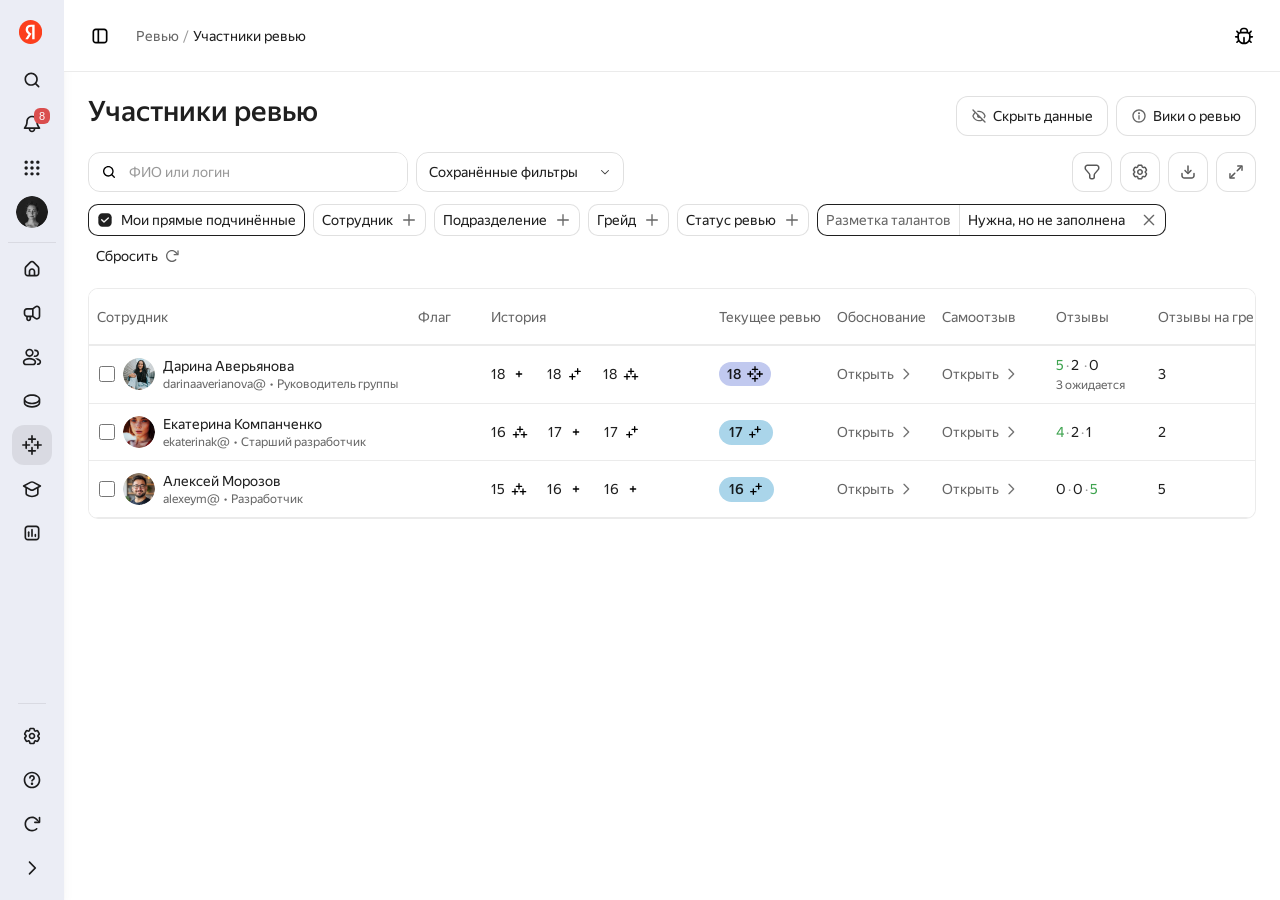
==== commit 48f1b15d: "Таблица и шторка: разметка талантов, колонки, цвета оценки «Прекрасный» Выровнены столбцы таблицы, д" ====
--- a/employees-table.html
+++ b/employees-table.html
@@ -826,14 +826,743 @@
       margin-bottom: -1px;
       font-size: var(--body-s);
       line-height: var(--body-s-lh);
+      font-family: inherit;
       color: var(--text-secondary);
+      border: none;
       border-bottom: 1px solid transparent;
-      cursor: default;
+      background: transparent;
+      cursor: pointer;
+      white-space: nowrap;
+      font-feature-settings: "lnum" 1, "pnum" 1;
+    }
+
+    .emp-drawer__tab:hover {
+      color: var(--text-primary);
     }
 
     .emp-drawer__tab--active {
       color: var(--text-primary);
       border-bottom-color: #1f1f1f;
+    }
+
+    .emp-drawer__tab-count {
+      color: inherit;
+    }
+
+    .emp-drawer__tab:focus-visible {
+      outline: 2px solid rgba(0, 98, 255, 0.45);
+      outline-offset: 2px;
+    }
+
+    .emp-drawer-view[hidden] {
+      display: none !important;
+    }
+
+    .emp-drawer-view--stack {
+      display: flex;
+      flex-direction: column;
+      gap: 16px;
+    }
+
+    .emp-review-title-row {
+      display: flex;
+      align-items: center;
+      justify-content: space-between;
+      gap: 12px;
+      width: 100%;
+    }
+
+    .emp-review-title-row__link {
+      display: inline-flex;
+      align-items: center;
+      gap: 4px;
+      margin: 0;
+      font-size: var(--control-fs);
+      line-height: var(--control-lh);
+      color: var(--text-secondary);
+      font-feature-settings: "lnum" 1, "pnum" 1;
+    }
+
+    .emp-review-title-row__link img {
+      width: 16px;
+      height: 16px;
+      opacity: 0.55;
+      flex-shrink: 0;
+    }
+
+    .emp-review-viewed {
+      display: inline-flex;
+      align-items: center;
+      gap: 0;
+      min-height: 32px;
+      padding: 0;
+      border: 1px solid var(--border-strong);
+      border-radius: 10px;
+      background: var(--surface-100);
+      font-family: inherit;
+      font-size: var(--control-fs);
+      line-height: var(--control-lh);
+      color: var(--text-primary);
+      cursor: default;
+      font-feature-settings: "lnum" 1, "pnum" 1;
+    }
+
+    .emp-review-viewed__box {
+      display: flex;
+      align-items: center;
+      justify-content: center;
+      width: 32px;
+      min-height: 32px;
+      flex-shrink: 0;
+    }
+
+    .emp-review-viewed__box::before {
+      content: "";
+      width: 20px;
+      height: 20px;
+      border: 1px solid var(--border-strong);
+      border-radius: 6px;
+      box-sizing: border-box;
+      background: var(--surface-100);
+    }
+
+    .emp-review-viewed__label {
+      padding: 6px 12px 6px 0;
+      white-space: nowrap;
+    }
+
+    .emp-result-block {
+      width: 100%;
+      border-radius: 16px;
+      overflow: hidden;
+      box-shadow: 0 0 1px rgba(0, 0, 0, 0.06), 0 4px 12px rgba(0, 0, 0, 0.04);
+    }
+
+    .emp-result-block__status {
+      display: flex;
+      align-items: flex-start;
+      justify-content: space-between;
+      gap: 16px;
+      padding: 12px 20px;
+      background: var(--surface-0);
+      font-size: var(--body-s);
+      line-height: var(--body-s-lh);
+      color: var(--text-primary);
+      font-feature-settings: "lnum" 1, "pnum" 1;
+    }
+
+    .emp-result-block__chain {
+      display: inline-flex;
+      align-items: center;
+      gap: 4px;
+      margin: 0;
+      padding: 0;
+      border: none;
+      background: none;
+      font: inherit;
+      font-size: var(--body-s);
+      line-height: var(--body-s-lh);
+      color: var(--text-secondary);
+      cursor: default;
+      white-space: nowrap;
+      flex-shrink: 0;
+    }
+
+    .emp-result-block__chain img {
+      width: 16px;
+      height: 16px;
+      opacity: 0.55;
+    }
+
+    .emp-result-block__panel {
+      border: 1px solid var(--border);
+      border-top: none;
+      border-radius: 0 0 16px 16px;
+      background: var(--surface-100);
+      padding: 8px;
+    }
+
+    .emp-result-block__metrics {
+      display: flex;
+      gap: 12px;
+      align-items: stretch;
+      width: 100%;
+    }
+
+    .emp-result-block__score-group {
+      flex: 1 1 0;
+      min-width: 0;
+      display: flex;
+      gap: 12px;
+      align-items: stretch;
+      padding: 12px;
+      border-radius: 12px;
+      background: rgba(167, 89, 207, 0.08);
+    }
+
+    .emp-result-block__score-group.emp-result-block__score-group--blue {
+      background: rgba(43, 149, 202, 0.08);
+    }
+
+    .emp-result-block__mark {
+      flex: 1 1 0;
+      min-width: 0;
+      display: flex;
+      flex-direction: column;
+      gap: 12px;
+      padding: 0;
+    }
+
+    .emp-result-mark__badge {
+      display: inline-flex;
+      align-items: center;
+      align-self: flex-start;
+      min-height: 32px;
+      border-radius: 8px;
+      background: #aad5ea;
+      overflow: hidden;
+    }
+
+    .emp-result-block__mark--lavender .emp-result-mark__badge {
+      background: #dcbdec;
+    }
+
+    .emp-result-block__mark--blue .emp-result-mark__badge {
+      background: #aad5ea;
+    }
+
+    .emp-result-mark__score {
+      padding: 6px 0;
+      min-width: 38px;
+      text-align: center;
+      font-size: var(--control-fs);
+      line-height: var(--control-lh);
+      color: rgba(0, 0, 0, 0.88);
+      font-feature-settings: "lnum" 1, "pnum" 1;
+    }
+
+    .emp-result-block__mark--lavender .emp-result-mark__score {
+      color: #50375c;
+    }
+
+    .emp-result-block__mark--blue .emp-result-mark__score {
+      color: rgba(0, 0, 0, 0.88);
+    }
+
+    .emp-result-mark__icon {
+      display: flex;
+      align-items: center;
+      justify-content: center;
+      width: 32px;
+      height: 32px;
+      flex-shrink: 0;
+    }
+
+    .emp-result-mark__icon img {
+      width: 16px;
+      height: 16px;
+      display: block;
+    }
+
+    .emp-result-mark__text {
+      display: flex;
+      flex-direction: column;
+      gap: 2px;
+      color: #2b95ca;
+    }
+
+    .emp-result-block__mark--lavender .emp-result-mark__text {
+      color: #8e49b1;
+    }
+
+    .emp-result-block__mark--blue .emp-result-mark__text {
+      color: #2b95ca;
+    }
+
+    .col-potential,
+    .col-talent-markup {
+      font-size: var(--body-s);
+      line-height: var(--body-s-lh);
+      color: var(--text-primary);
+      font-feature-settings: "lnum" 1, "pnum" 1;
+    }
+
+    .col-potential--empty,
+    .col-talent-markup--empty {
+      color: var(--text-secondary);
+    }
+
+    .cell-markup-band {
+      font-weight: 500;
+    }
+
+    .emp-result-mark__label {
+      font-weight: 500;
+      font-size: var(--body-s);
+      line-height: var(--body-s-lh);
+    }
+
+    .emp-result-mark__caption {
+      font-size: var(--caption-m);
+      line-height: var(--caption-m-lh);
+      white-space: nowrap;
+      overflow: hidden;
+      text-overflow: ellipsis;
+    }
+
+    .emp-result-block__grade {
+      flex: 1 1 0;
+      min-width: 0;
+      display: flex;
+      flex-direction: column;
+      gap: 12px;
+      padding: 0;
+    }
+
+    .emp-result-block__grade-top {
+      display: flex;
+      align-items: flex-start;
+      justify-content: space-between;
+      gap: 8px;
+      width: 100%;
+      min-height: 32px;
+    }
+
+    .emp-result-block__grade-num {
+      font-weight: 500;
+      font-size: var(--title-s);
+      line-height: var(--title-s-lh);
+      color: var(--text-primary);
+      font-feature-settings: "lnum" 1, "pnum" 1;
+    }
+
+    .emp-result-block__edit-btn {
+      display: inline-flex;
+      align-items: center;
+      justify-content: center;
+      width: 32px;
+      height: 32px;
+      padding: 0;
+      border: 1px solid var(--border-strong);
+      border-radius: 10px;
+      background: transparent;
+      color: var(--text-primary);
+      cursor: default;
+      flex-shrink: 0;
+    }
+
+    .emp-result-block__edit-btn .asset-icon {
+      opacity: 0.88;
+    }
+
+    .emp-result-block__field-label {
+      font-weight: 500;
+      font-size: var(--body-s);
+      line-height: var(--body-s-lh);
+      color: var(--text-primary);
+      font-feature-settings: "lnum" 1, "pnum" 1;
+    }
+
+    .emp-result-block__field-caption {
+      font-size: var(--caption-m);
+      line-height: var(--caption-m-lh);
+      color: var(--text-primary);
+      font-feature-settings: "lnum" 1, "pnum" 1;
+    }
+
+    .emp-result-block__field-caption--muted {
+      color: var(--text-secondary);
+    }
+
+    .emp-result-block__pay-group {
+      flex: 1 1 0;
+      min-width: 0;
+      display: flex;
+      gap: 12px;
+      align-items: stretch;
+    }
+
+    .emp-result-block__pay-cell {
+      flex: 1 1 0;
+      min-width: 0;
+      display: flex;
+      flex-direction: column;
+      gap: 12px;
+      padding: 12px;
+    }
+
+    .emp-review-actions {
+      display: flex;
+      flex-wrap: wrap;
+      align-items: center;
+      gap: 8px;
+      width: 100%;
+    }
+
+    .emp-review-actions__primary {
+      display: inline-flex;
+      align-items: center;
+      justify-content: center;
+      min-height: 40px;
+      padding: 10px 16px;
+      border: none;
+      border-radius: 12px;
+      background: #1f1f1f;
+      font-family: inherit;
+      font-size: var(--control-fs);
+      line-height: var(--control-lh);
+      font-weight: 400;
+      color: rgba(255, 255, 255, 0.96);
+      cursor: default;
+      font-feature-settings: "lnum" 1, "pnum" 1;
+    }
+
+    .emp-review-actions__flag {
+      display: inline-flex;
+      align-items: center;
+      gap: 0;
+      min-height: 40px;
+      padding: 0 8px;
+      border: none;
+      border-radius: 12px;
+      background: rgba(0, 0, 0, 0.04);
+      cursor: default;
+    }
+
+    .emp-review-actions__flag-icon {
+      display: flex;
+      align-items: center;
+      justify-content: center;
+      width: 40px;
+      height: 40px;
+    }
+
+    .emp-review-actions__flag-icon img {
+      width: 16px;
+      height: 16px;
+      opacity: 0.88;
+    }
+
+    .emp-review-actions__flag-sep {
+      width: 1px;
+      height: 16px;
+      background: var(--border-strong);
+      flex-shrink: 0;
+    }
+
+    .emp-review-actions__flag-chevron {
+      display: flex;
+      align-items: center;
+      justify-content: center;
+      width: 32px;
+      height: 40px;
+    }
+
+    .emp-review-actions__flag-chevron img {
+      width: 16px;
+      height: 16px;
+      opacity: 0.55;
+    }
+
+    .emp-review-actions__divider {
+      width: 8px;
+      height: 40px;
+      flex-shrink: 0;
+      background: linear-gradient(
+        to right,
+        transparent calc(50% - 0.5px),
+        var(--border-strong) calc(50% - 0.5px),
+        var(--border-strong) calc(50% + 0.5px),
+        transparent calc(50% + 0.5px)
+      );
+    }
+
+    .asset-icon {
+      display: block;
+      flex-shrink: 0;
+      object-fit: contain;
+    }
+
+    .asset-icon--16 {
+      width: 16px;
+      height: 16px;
+    }
+
+    .asset-icon--muted {
+      opacity: 0.6;
+    }
+
+    .asset-icon--on-dark {
+      opacity: 0.96;
+      filter: brightness(0) invert(1);
+    }
+
+    .emp-btn-talent-markup {
+      display: inline-flex;
+      align-items: center;
+      justify-content: center;
+      gap: 0;
+      min-height: 40px;
+      padding: 10px 8px 10px 16px;
+      box-sizing: border-box;
+      border: none;
+      border-radius: 12px;
+      font-family: inherit;
+      font-size: var(--control-fs);
+      line-height: var(--control-lh);
+      font-weight: 400;
+      text-decoration: none;
+      white-space: nowrap;
+      font-feature-settings: "lnum" 1, "pnum" 1;
+    }
+
+    .emp-btn-talent-markup:focus-visible {
+      outline: 2px solid rgba(0, 98, 255, 0.45);
+      outline-offset: 2px;
+    }
+
+    .emp-btn-talent-markup--secondary {
+      background: rgba(0, 0, 0, 0.04);
+      color: var(--text-primary);
+    }
+
+    .emp-btn-talent-markup--secondary:hover {
+      background: rgba(0, 0, 0, 0.06);
+    }
+
+    .emp-btn-talent-markup--primary {
+      align-self: flex-start;
+      width: fit-content;
+      background: #1f1f1f;
+      color: rgba(255, 255, 255, 0.96);
+    }
+
+    .emp-btn-talent-markup--primary:hover {
+      background: #333;
+    }
+
+    .emp-btn-talent-markup__icon {
+      display: flex;
+      align-items: center;
+      justify-content: center;
+      width: 32px;
+      height: 20px;
+      flex-shrink: 0;
+    }
+
+    .emp-review-section {
+      display: flex;
+      align-items: center;
+      justify-content: space-between;
+      gap: 16px;
+      width: 100%;
+      padding-top: 16px;
+    }
+
+    .emp-review-section--comments {
+      padding-top: 32px;
+    }
+
+    .emp-review-section__title {
+      margin: 0;
+      font-weight: 500;
+      font-size: var(--title-s);
+      line-height: var(--title-s-lh);
+      color: var(--text-primary);
+      font-feature-settings: "lnum" 1, "pnum" 1;
+    }
+
+    .emp-review-section__btn {
+      display: inline-flex;
+      align-items: center;
+      justify-content: center;
+      gap: 4px;
+      min-height: 32px;
+      padding: 6px 12px;
+      border: 1px solid var(--border-strong);
+      border-radius: 10px;
+      background: var(--surface-100);
+      font-family: inherit;
+      font-size: var(--control-fs);
+      line-height: var(--control-lh);
+      color: var(--text-primary);
+      cursor: default;
+      white-space: nowrap;
+      font-feature-settings: "lnum" 1, "pnum" 1;
+    }
+
+    .emp-review-section__btn img {
+      width: 16px;
+      height: 16px;
+      opacity: 0.65;
+    }
+
+    .emp-drawer__stub-text {
+      margin: 0;
+      font-size: var(--body-s);
+      line-height: var(--body-s-lh);
+      color: var(--text-secondary);
+      max-width: 48ch;
+    }
+
+    .emp-goals-view {
+      display: flex;
+      flex-direction: column;
+      gap: 0;
+      width: 100%;
+    }
+
+    .emp-goals-section-title {
+      margin: 0;
+      padding: 24px 0 0;
+      font-weight: 500;
+      font-size: var(--title-s);
+      line-height: var(--title-s-lh);
+      color: var(--text-primary);
+      font-feature-settings: "lnum" 1, "pnum" 1;
+    }
+
+    .emp-goals-section-title--projects {
+      padding-top: 24px;
+    }
+
+    .emp-goals-grid {
+      display: flex;
+      flex-wrap: wrap;
+      gap: 8px;
+      padding: 16px 0 0;
+      width: 100%;
+    }
+
+    .emp-tracker-card {
+      flex: 1 1 calc(50% - 4px);
+      min-width: 220px;
+      min-height: 84px;
+      display: flex;
+      align-items: flex-start;
+      gap: 16px;
+      padding: 12px;
+      border: 1px solid var(--border);
+      border-radius: 12px;
+      background: var(--surface-100);
+      box-sizing: border-box;
+    }
+
+    .emp-tracker-card__body {
+      flex: 1 1 auto;
+      min-width: 0;
+      display: flex;
+      flex-direction: column;
+      gap: 4px;
+      justify-content: center;
+    }
+
+    .emp-tracker-card__title {
+      margin: 0;
+      font-size: var(--body-s);
+      line-height: var(--body-s-lh);
+      font-weight: 400;
+      color: var(--text-primary);
+      overflow: hidden;
+      text-overflow: ellipsis;
+      white-space: nowrap;
+      font-feature-settings: "lnum" 1, "pnum" 1;
+    }
+
+    .emp-tracker-card__meta {
+      display: flex;
+      align-items: center;
+      gap: 8px;
+      flex-wrap: nowrap;
+      font-size: var(--caption-m);
+      line-height: var(--caption-m-lh);
+      color: var(--text-secondary);
+      font-feature-settings: "lnum" 1, "pnum" 1;
+    }
+
+    .emp-tracker-card__meta-sep {
+      width: 1px;
+      height: 12px;
+      background: var(--border-strong);
+      flex-shrink: 0;
+    }
+
+    .emp-tracker-card__status {
+      flex: 0 0 90px;
+      width: 90px;
+      display: flex;
+      flex-direction: column;
+      align-items: flex-end;
+      justify-content: center;
+      gap: 2px;
+      text-align: right;
+    }
+
+    .emp-tracker-card__status-label {
+      margin: 0;
+      font-size: var(--caption-m);
+      line-height: var(--caption-m-lh);
+      font-feature-settings: "lnum" 1, "pnum" 1;
+    }
+
+    .emp-tracker-card__status-label--green {
+      color: var(--hr-green-500);
+    }
+
+    .emp-tracker-card__status-label--orange {
+      color: var(--hr-orange-500);
+    }
+
+    .emp-tracker-card__status-label--muted {
+      color: var(--text-secondary);
+    }
+
+    .emp-tracker-card__progress-row {
+      display: flex;
+      align-items: center;
+      gap: 9px;
+      width: 100%;
+    }
+
+    .emp-tracker-card__progress-bar {
+      flex: 1 1 auto;
+      height: 4px;
+      min-width: 0;
+      background: rgba(0, 0, 0, 0.12);
+      border-radius: 100px;
+      overflow: hidden;
+    }
+
+    .emp-tracker-card__progress-fill {
+      display: block;
+      height: 100%;
+      border-radius: 100px;
+      background: var(--text-primary);
+    }
+
+    .emp-tracker-card__progress-fill--orange {
+      background: var(--hr-orange-500);
+    }
+
+    .emp-tracker-card__progress-pct {
+      margin: 0;
+      font-size: var(--body-s);
+      line-height: var(--body-s-lh);
+      font-weight: 500;
+      font-feature-settings: "lnum" 1, "pnum" 1;
+    }
+
+    .emp-tracker-card__progress-pct--orange {
+      color: var(--hr-orange-500);
+    }
+
+    .emp-goals-footnote {
+      margin: 0;
+      padding: 24px 0 8px;
+      font-size: var(--body-s);
+      line-height: var(--body-s-lh);
+      color: var(--text-secondary);
+      font-feature-settings: "lnum" 1, "pnum" 1;
     }
 
     .emp-drawer__content {
@@ -861,11 +1590,6 @@
       display: flex;
       flex-direction: column;
       gap: 0;
-    }
-
-    #emp-drawer-markup-saved[hidden],
-    #emp-drawer-markup-empty[hidden] {
-      display: none !important;
     }
 
     .emp-drawer__saved-anketa {
@@ -932,9 +1656,15 @@
       background: var(--surface-muted);
     }
 
-    .emp-drawer__edit-btn img {
-      display: block;
-      opacity: 0.65;
+    .emp-drawer__edit-btn .emp-drawer__edit-btn-icon {
+      display: flex;
+      align-items: center;
+      justify-content: center;
+      flex-shrink: 0;
+    }
+
+    .emp-drawer__edit-btn .asset-icon--muted {
+      opacity: 0.6;
     }
 
     .emp-drawer__anketa-row {
@@ -981,6 +1711,39 @@
 
     .emp-drawer__anketa-p--reasons {
       white-space: pre-wrap;
+    }
+
+    .emp-drawer__predecessor-wrap {
+      display: flex;
+      flex-direction: column;
+      gap: 4px;
+      width: 100%;
+    }
+
+    .emp-drawer__predecessor-wrap .emp-succ-tag {
+      align-self: flex-start;
+      width: auto;
+      max-width: none;
+      flex: 0 0 auto;
+    }
+
+    .emp-drawer__predecessor-wrap .emp-succ-tag__name {
+      max-width: none;
+    }
+
+    .emp-drawer__succ-wrap {
+      display: flex;
+      flex-direction: column;
+      gap: 8px;
+      width: 100%;
+    }
+
+    .emp-drawer__succ-label {
+      margin: 0;
+      font-size: var(--body-s);
+      line-height: var(--body-s-lh);
+      color: rgba(0, 0, 0, 0.88);
+      font-feature-settings: "lnum" 1, "pnum" 1;
     }
 
     .emp-succ-tags {
@@ -1269,7 +2032,7 @@
       padding: 4px 10px 5px;
       border-radius: 999px;
       background: #aad5ea;
-      color: rgba(0, 0, 0, 0.75);
+      color: rgba(0, 0, 0, 0.88);
       gap: 4px;
       box-sizing: border-box;
     }
@@ -1637,7 +2400,19 @@
                 </tr>
               </thead>
               <tbody>
-                <tr data-employee-slug="darina" data-employee-name="Дарина Аверьянова" data-employee-login="darinaaverianova@" data-employee-role="Руководитель группы" data-employee-avatar="assets/avatars/Darina.png">
+                <tr
+                  data-employee-slug="darina"
+                  data-employee-name="Дарина Аверьянова"
+                  data-employee-login="darinaaverianova@"
+                  data-employee-role="Руководитель группы"
+                  data-employee-avatar="assets/avatars/Darina.png"
+                  data-review-score="18"
+                  data-review-grade="18"
+                  data-review-grade-caption="Без изменений"
+                  data-review-tier-caption="Фантастический"
+                  data-review-tier-icon="assets/icons/Review%20_%20Fantastic.svg"
+                  data-review-mark-variant="lavender"
+                >
                   <td class="td-sticky td-sticky--employee">
                     <div class="emp-cell-emp">
                       <input class="ui-checkbox" type="checkbox" aria-label="Выбрать строку" />
@@ -1699,17 +2474,17 @@
                   </td>
                   <td><img class="icon-check-circle" src="assets/icons/Check%20_%20Circle.svg" alt="" /></td>
                   <td><img class="icon-check-circle" src="assets/icons/Check%20_%20Circle.svg" alt="" /></td>
-                  <td class="emp-cell--muted">—</td>
-                  <td>
+                  <td class="col-talent-markup col-talent-markup--empty" data-col="talent-markup">
                     <button type="button" class="btn-markup-fill">Заполнить разметку</button>
                   </td>
-                  <td>
-                    <div class="emp-cell-emp" style="padding-left:0">
+                  <td class="col-potential col-potential--empty" data-col="potential">—</td>
+                  <td class="col-manager" data-col="manager">
+                    <div class="emp-cell-emp" style="padding-left: 0">
                       <div class="emp-user">
-                        <img class="emp-user__avatar" src="assets/avatars/Elena.png" alt="" />
+                        <img class="emp-user__avatar" src="assets/avatars/Irina.png" alt="" />
                         <div class="emp-user__meta">
-                          <div class="emp-user__name">Полина Миронова</div>
-                          <div class="emp-user__login">polinamir@</div>
+                          <div class="emp-user__name">Василиса Добровольская</div>
+                          <div class="emp-user__login">dobrovolskaya@</div>
                         </div>
                       </div>
                     </div>
@@ -1730,7 +2505,19 @@
                   <td><span class="text-spectre-green">+16,97%</span></td>
                   <td>200&nbsp;600&nbsp;₽</td>
                 </tr>
-                <tr data-employee-slug="ekaterina" data-employee-name="Екатерина Компанченко" data-employee-login="ekaterinak@" data-employee-role="Старший разработчик" data-employee-avatar="assets/avatars/Ekaterina.png">
+                <tr
+                  data-employee-slug="ekaterina"
+                  data-employee-name="Екатерина Компанченко"
+                  data-employee-login="ekaterinak@"
+                  data-employee-role="Старший разработчик"
+                  data-employee-avatar="assets/avatars/Ekaterina.png"
+                  data-review-score="17"
+                  data-review-grade="17"
+                  data-review-grade-caption="Без изменений"
+                  data-review-tier-caption="Прекрасный"
+                  data-review-tier-icon="assets/icons/Review%20_%20Excellent.svg"
+                  data-review-mark-variant="blue"
+                >
                   <td class="td-sticky td-sticky--employee">
                     <div class="emp-cell-emp">
                       <input class="ui-checkbox" type="checkbox" aria-label="Выбрать строку" />
@@ -1789,17 +2576,17 @@
                   </td>
                   <td><img class="icon-check-circle" src="assets/icons/Check%20_%20Circle.svg" alt="" /></td>
                   <td><img class="icon-check-circle" src="assets/icons/Check%20_%20Circle.svg" alt="" /></td>
-                  <td class="emp-cell--muted">—</td>
-                  <td>
+                  <td class="col-talent-markup col-talent-markup--empty" data-col="talent-markup">
                     <button type="button" class="btn-markup-fill">Заполнить разметку</button>
                   </td>
-                  <td>
-                    <div class="emp-cell-emp" style="padding-left:0">
+                  <td class="col-potential col-potential--empty" data-col="potential">—</td>
+                  <td class="col-manager" data-col="manager">
+                    <div class="emp-cell-emp" style="padding-left: 0">
                       <div class="emp-user">
-                        <img class="emp-user__avatar" src="assets/avatars/Elena.png" alt="" />
+                        <img class="emp-user__avatar" src="assets/avatars/Irina.png" alt="" />
                         <div class="emp-user__meta">
-                          <div class="emp-user__name">Елена Комиссарова</div>
-                          <div class="emp-user__login">elena.kom@</div>
+                          <div class="emp-user__name">Василиса Добровольская</div>
+                          <div class="emp-user__login">dobrovolskaya@</div>
                         </div>
                       </div>
                     </div>
@@ -1820,7 +2607,19 @@
                   <td><span class="text-danger">−2,46%</span></td>
                   <td>178&nbsp;400&nbsp;₽</td>
                 </tr>
-                <tr data-employee-slug="alexey" data-employee-name="Алексей Морозов" data-employee-login="alexeym@" data-employee-role="Разработчик" data-employee-avatar="assets/avatars/Alexey.png">
+                <tr
+                  data-employee-slug="alexey"
+                  data-employee-name="Алексей Морозов"
+                  data-employee-login="alexeym@"
+                  data-employee-role="Разработчик"
+                  data-employee-avatar="assets/avatars/Alexey.png"
+                  data-review-score="16"
+                  data-review-grade="16"
+                  data-review-grade-caption="Без изменений"
+                  data-review-tier-caption="Прекрасный"
+                  data-review-tier-icon="assets/icons/Review%20_%20Excellent.svg"
+                  data-review-mark-variant="blue"
+                >
                   <td class="td-sticky td-sticky--employee">
                     <div class="emp-cell-emp">
                       <input class="ui-checkbox" type="checkbox" aria-label="Выбрать строку" />
@@ -1879,17 +2678,17 @@
                   </td>
                   <td><img class="icon-check-circle" src="assets/icons/Review%20%C2%B7%20Empty.svg" alt="" style="opacity:0.35;width:20px;height:20px" /></td>
                   <td><img class="icon-check-circle" src="assets/icons/Check%20_%20Circle.svg" alt="" /></td>
-                  <td class="emp-cell--muted">—</td>
-                  <td>
+                  <td class="col-talent-markup col-talent-markup--empty" data-col="talent-markup">
                     <button type="button" class="btn-markup-fill">Заполнить разметку</button>
                   </td>
-                  <td>
-                    <div class="emp-cell-emp" style="padding-left:0">
+                  <td class="col-potential col-potential--empty" data-col="potential">—</td>
+                  <td class="col-manager" data-col="manager">
+                    <div class="emp-cell-emp" style="padding-left: 0">
                       <div class="emp-user">
-                        <img class="emp-user__avatar" src="assets/avatars/Dmitry.png" alt="" />
+                        <img class="emp-user__avatar" src="assets/avatars/Irina.png" alt="" />
                         <div class="emp-user__meta">
-                          <div class="emp-user__name">Дмитрий Орлов</div>
-                          <div class="emp-user__login">dorlov@</div>
+                          <div class="emp-user__name">Василиса Добровольская</div>
+                          <div class="emp-user__login">dobrovolskaya@</div>
                         </div>
                       </div>
                     </div>
@@ -1948,75 +2747,352 @@
             <span class="emp-drawer__pill">Activity insights <img src="assets/icons/Arrow%20_%20Short%20_%20Right.svg" alt="" /></span>
             <span class="emp-drawer__pill">План развития <img src="assets/icons/Arrow%20_%20Short%20_%20Right.svg" alt="" /></span>
           </div>
-          <nav class="emp-drawer__tabs" aria-label="Разделы">
-            <span class="emp-drawer__tab">Ревью</span>
-            <span class="emp-drawer__tab emp-drawer__tab--active">Разметка талантов</span>
-            <span class="emp-drawer__tab">Цели и проекты</span>
-            <span class="emp-drawer__tab">История</span>
-            <span class="emp-drawer__tab">Отзывы</span>
-            <span class="emp-drawer__tab">Сигналы</span>
-            <span class="emp-drawer__tab">Калибровки</span>
+          <nav class="emp-drawer__tabs" role="tablist" aria-label="Разделы профиля">
+            <button type="button" role="tab" class="emp-drawer__tab emp-drawer__tab--active" data-drawer-tab="review" aria-selected="true">
+              Ревью
+            </button>
+            <button type="button" role="tab" class="emp-drawer__tab" data-drawer-tab="talent" aria-selected="false">Разметка талантов</button>
+            <button type="button" role="tab" class="emp-drawer__tab" data-drawer-tab="goals" aria-selected="false">
+              Цели и проекты <span class="emp-drawer__tab-count">· 5</span>
+            </button>
+            <button type="button" role="tab" class="emp-drawer__tab" data-drawer-tab="history" aria-selected="false">История</button>
+            <button type="button" role="tab" class="emp-drawer__tab" data-drawer-tab="feedback" aria-selected="false">Отзывы</button>
+            <button type="button" role="tab" class="emp-drawer__tab" data-drawer-tab="signals" aria-selected="false">Сигналы</button>
+            <button type="button" role="tab" class="emp-drawer__tab" data-drawer-tab="calib" aria-selected="false">Калибровки</button>
           </nav>
           <div class="emp-drawer__content">
-            <div id="emp-drawer-markup-empty" class="emp-drawer__markup-empty">
-              <h2>Заполните разметку талантов</h2>
-              <p class="emp-drawer__lead">Это поможет понять, какие задачи и область ответственности можно предложить этому сотруднику</p>
-              <a id="emp-drawer-cta" class="emp-drawer__cta" href="index.html">Заполнить разметку</a>
-            </div>
-            <div id="emp-drawer-markup-saved" class="emp-drawer__markup-saved" hidden>
-              <div class="emp-drawer__saved-anketa">
-                <div class="emp-drawer__anketa-head">
-                  <div class="emp-drawer__anketa-head-text">
-                    <h2 id="emp-saved-cohort-title" class="emp-drawer__anketa-title"></h2>
-                    <p id="emp-saved-cohort-sub" class="emp-drawer__anketa-sub"></p>
-                  </div>
-                  <a id="emp-drawer-edit" class="emp-drawer__edit-btn" href="index.html">
-                    <img src="assets/icons/Refresh.svg" alt="" width="16" height="16" decoding="async" />
-                    Изменить
-                  </a>
+            <div id="emp-view-review-empty" class="emp-drawer-view emp-drawer-view--stack" hidden>
+              <div class="emp-review-title-row">
+                <span class="emp-review-title-row__link">
+                  HR-департамент — Летнее ревью 2026
+                  <img
+                    class="asset-icon asset-icon--16 asset-icon--muted"
+                    src="assets/icons/In%20New%20Tab.svg"
+                    alt=""
+                    width="16"
+                    height="16"
+                    decoding="async"
+                  />
+                </span>
+                <span class="emp-review-viewed" role="presentation">
+                  <span class="emp-review-viewed__box" aria-hidden="true"></span>
+                  <span class="emp-review-viewed__label">Просмотрели</span>
+                </span>
+              </div>
+
+              <div class="emp-result-block" data-name="Employee Card Result Block">
+                <div class="emp-result-block__status">
+                  <span>Оценку согласовали 3 из 5</span>
+                  <button type="button" class="emp-result-block__chain" tabindex="-1">
+                    Цепочка согласующих
+                    <img src="assets/icons/Arrow%20_%20Short%20_%20Down.svg" alt="" width="16" height="16" decoding="async" />
+                  </button>
                 </div>
-
-                <div id="emp-ank-row-potential" class="emp-drawer__anketa-row">
-                  <div class="emp-drawer__anketa-label">Потенциал</div>
-                  <div class="emp-drawer__anketa-value">
-                    <p id="emp-saved-potential-line" class="emp-drawer__anketa-lead"></p>
-                    <p id="emp-saved-potential-detail" class="emp-drawer__anketa-p" hidden></p>
-                  </div>
-                </div>
-
-                <div id="emp-ank-row-risk" class="emp-drawer__anketa-row">
-                  <div class="emp-drawer__anketa-label">Риск потери</div>
-                  <div class="emp-drawer__anketa-value">
-                    <p id="emp-saved-risk-line" class="emp-drawer__anketa-lead"></p>
-                    <p id="emp-saved-risk-impact" class="emp-drawer__anketa-p" hidden></p>
-                    <p id="emp-saved-risk-reasons-block" class="emp-drawer__anketa-p emp-drawer__anketa-p--reasons" hidden></p>
-                  </div>
-                </div>
-
-                <div id="emp-ank-row-succ" class="emp-drawer__anketa-row">
-                  <div class="emp-drawer__anketa-label">Преемники</div>
-                  <div class="emp-drawer__anketa-value">
-                    <div id="emp-saved-successors" class="emp-succ-tags" hidden></div>
-                  </div>
-                </div>
-
-                <div id="emp-ank-row-growth" class="emp-drawer__anketa-row">
-                  <div class="emp-drawer__anketa-label">Направления роста</div>
-                  <div class="emp-drawer__anketa-value">
-                    <p id="emp-saved-growth-role" class="emp-drawer__anketa-p" hidden></p>
-                    <p id="emp-saved-growth-ambi" class="emp-drawer__anketa-p" hidden></p>
-                    <p id="emp-saved-growth-open" class="emp-drawer__anketa-p" hidden></p>
-                  </div>
-                </div>
-
-                <div id="emp-ank-row-skills" class="emp-drawer__anketa-row">
-                  <div class="emp-drawer__anketa-label">Сильные стороны и зоны роста</div>
-                  <div class="emp-drawer__anketa-value">
-                    <p id="emp-saved-skills-st" class="emp-drawer__anketa-p" hidden></p>
-                    <p id="emp-saved-skills-gr" class="emp-drawer__anketa-p" hidden></p>
+                <div class="emp-result-block__panel">
+                  <div class="emp-result-block__metrics">
+                    <div class="emp-result-block__score-group">
+                      <div id="emp-drawer-review-mark" class="emp-result-block__mark emp-result-block__mark--blue">
+                        <div class="emp-result-mark__badge">
+                          <span id="emp-drawer-review-score" class="emp-result-mark__score">16</span>
+                          <span class="emp-result-mark__icon" aria-hidden="true">
+                            <img
+                              id="emp-drawer-review-tier-icon"
+                              src="assets/icons/Review%20_%20Fantastic.svg"
+                              alt=""
+                              width="16"
+                              height="16"
+                              decoding="async"
+                            />
+                          </span>
+                        </div>
+                        <div class="emp-result-mark__text">
+                          <span class="emp-result-mark__label">Оценка результата</span>
+                          <span id="emp-drawer-review-tier-caption" class="emp-result-mark__caption">Фантастический</span>
+                        </div>
+                      </div>
+                      <div class="emp-result-block__grade">
+                        <div class="emp-result-block__grade-top">
+                          <span id="emp-drawer-review-grade" class="emp-result-block__grade-num">18</span>
+                          <button type="button" class="emp-result-block__edit-btn" aria-label="Изменить грейд" tabindex="-1">
+                            <img
+                              class="asset-icon asset-icon--16"
+                              src="assets/icons/Edit.svg"
+                              alt=""
+                              width="16"
+                              height="16"
+                              decoding="async"
+                            />
+                          </button>
+                        </div>
+                        <div>
+                          <div class="emp-result-block__field-label">Грейд</div>
+                          <div id="emp-drawer-review-grade-caption" class="emp-result-block__field-caption">Без изменений</div>
+                        </div>
+                      </div>
+                    </div>
+                    <div class="emp-result-block__pay-group">
+                      <div class="emp-result-block__pay-cell">
+                        <div>
+                          <div class="emp-result-block__field-label">Премия</div>
+                          <div class="emp-result-block__field-caption emp-result-block__field-caption--muted">Ещё не рассчитана</div>
+                        </div>
+                      </div>
+                      <div class="emp-result-block__pay-cell">
+                        <div>
+                          <div class="emp-result-block__field-label">Оклад</div>
+                          <div class="emp-result-block__field-caption">Текущий 239&nbsp;600&nbsp;₽</div>
+                        </div>
+                      </div>
+                    </div>
                   </div>
                 </div>
               </div>
+
+              <div class="emp-review-actions">
+                <button type="button" class="emp-review-actions__primary" tabindex="-1">Согласовать оценку</button>
+                <button type="button" class="emp-review-actions__flag" aria-label="Поставить флаг" tabindex="-1">
+                  <span class="emp-review-actions__flag-icon">
+                    <img
+                      class="asset-icon asset-icon--16"
+                      src="assets/icons/Flag.svg"
+                      alt=""
+                      width="16"
+                      height="16"
+                      decoding="async"
+                    />
+                  </span>
+                  <span class="emp-review-actions__flag-sep" aria-hidden="true"></span>
+                  <span class="emp-review-actions__flag-chevron" aria-hidden="true">
+                    <img src="assets/icons/Arrow%20_%20Short%20_%20Down.svg" alt="" width="16" height="16" decoding="async" />
+                  </span>
+                </button>
+                <span class="emp-review-actions__divider" aria-hidden="true"></span>
+                <a
+                  id="emp-review-markup-cta"
+                  class="emp-btn-talent-markup emp-btn-talent-markup--secondary emp-drawer-markup-cta"
+                  href="index.html"
+                  target="_blank"
+                  rel="noopener noreferrer"
+                >
+                  <span>Заполнить разметку талантов</span>
+                  <span class="emp-btn-talent-markup__icon" aria-hidden="true">
+                    <img
+                      class="asset-icon asset-icon--16 asset-icon--muted"
+                      src="assets/icons/In%20New%20Tab.svg"
+                      alt=""
+                      width="16"
+                      height="16"
+                      decoding="async"
+                    />
+                  </span>
+                </a>
+              </div>
+
+              <div class="emp-review-section">
+                <h3 class="emp-review-section__title">Обоснования оценки пока нет</h3>
+                <button type="button" class="emp-review-section__btn" tabindex="-1">Написать</button>
+              </div>
+              <div class="emp-review-section emp-review-section--comments">
+                <h3 class="emp-review-section__title">Комментариев и событий пока нет</h3>
+                <button type="button" class="emp-review-section__btn" tabindex="-1">
+                  <img src="assets/icons/Plus.svg" alt="" width="16" height="16" decoding="async" />
+                  Добавить комментарий
+                </button>
+              </div>
+            </div>
+            <div id="emp-view-talent-empty" class="emp-drawer-view" hidden>
+              <div class="emp-drawer__markup-empty">
+                <h2>Заполните разметку талантов</h2>
+                <p class="emp-drawer__lead">
+                  Это поможет понять, какие задачи и область ответственности можно предложить этому сотруднику
+                </p>
+                <a
+                  class="emp-btn-talent-markup emp-btn-talent-markup--primary emp-drawer-markup-cta"
+                  href="index.html"
+                  target="_blank"
+                  rel="noopener noreferrer"
+                >
+                  <span>Заполнить разметку талантов</span>
+                  <span class="emp-btn-talent-markup__icon" aria-hidden="true">
+                    <img
+                      class="asset-icon asset-icon--16 asset-icon--on-dark"
+                      src="assets/icons/In%20New%20Tab.svg"
+                      alt=""
+                      width="16"
+                      height="16"
+                      decoding="async"
+                    />
+                  </span>
+                </a>
+              </div>
+            </div>
+            <div id="emp-view-talent-filled" class="emp-drawer-view" hidden>
+              <div id="emp-drawer-markup-saved" class="emp-drawer__markup-saved">
+                <div class="emp-drawer__saved-anketa">
+                  <div class="emp-drawer__anketa-head">
+                    <div class="emp-drawer__anketa-head-text">
+                      <h2 id="emp-saved-markup-title" class="emp-drawer__anketa-title"></h2>
+                      <p id="emp-saved-markup-period" class="emp-drawer__anketa-sub"></p>
+                    </div>
+                    <a id="emp-drawer-edit" class="emp-drawer__edit-btn" href="index.html" target="_blank" rel="noopener noreferrer">
+                      <span>Изменить</span>
+                      <span class="emp-drawer__edit-btn-icon" aria-hidden="true">
+                        <img
+                          class="asset-icon asset-icon--16 asset-icon--muted"
+                          src="assets/icons/In%20New%20Tab.svg"
+                          alt=""
+                          width="16"
+                          height="16"
+                          decoding="async"
+                        />
+                      </span>
+                    </a>
+                  </div>
+
+                  <div id="emp-ank-row-potential" class="emp-drawer__anketa-row">
+                    <div class="emp-drawer__anketa-label">Потенциал</div>
+                    <div class="emp-drawer__anketa-value">
+                      <p id="emp-saved-potential-lead" class="emp-drawer__anketa-lead" hidden></p>
+                      <div id="emp-saved-predecessor-wrap" class="emp-drawer__predecessor-wrap" hidden>
+                        <p id="emp-saved-predecessor-note" class="emp-drawer__anketa-p"></p>
+                        <div class="emp-succ-tag">
+                          <img
+                            class="emp-succ-tag__avatar"
+                            src="assets/avatars/Dmitry.png"
+                            alt=""
+                            width="24"
+                            height="24"
+                            decoding="async"
+                          />
+                          <span class="emp-succ-tag__name">Сергея Дубова</span>
+                        </div>
+                      </div>
+                      <p id="emp-saved-potential-detail" class="emp-drawer__anketa-p" hidden></p>
+                    </div>
+                  </div>
+
+                  <div id="emp-ank-row-risk" class="emp-drawer__anketa-row">
+                    <div class="emp-drawer__anketa-label">Риск потери и&nbsp;последствия</div>
+                    <div class="emp-drawer__anketa-value">
+                      <p id="emp-saved-risk-lead" class="emp-drawer__anketa-lead" hidden></p>
+                      <p id="emp-saved-risk-impact" class="emp-drawer__anketa-p" hidden></p>
+                      <p id="emp-saved-risk-reasons-block" class="emp-drawer__anketa-p emp-drawer__anketa-p--reasons" hidden></p>
+                      <p id="emp-saved-successor-plan" class="emp-drawer__anketa-p" hidden></p>
+                      <div id="emp-saved-successors-wrap" class="emp-drawer__succ-wrap" hidden>
+                        <p class="emp-drawer__succ-label">Преемники:</p>
+                        <div id="emp-saved-successors" class="emp-succ-tags"></div>
+                      </div>
+                    </div>
+                  </div>
+
+                  <div id="emp-ank-row-growth" class="emp-drawer__anketa-row">
+                    <div class="emp-drawer__anketa-label">Направления роста</div>
+                    <div class="emp-drawer__anketa-value">
+                      <p id="emp-saved-growth-role" class="emp-drawer__anketa-p" hidden></p>
+                      <p id="emp-saved-growth-ambi" class="emp-drawer__anketa-p" hidden></p>
+                      <p id="emp-saved-growth-open" class="emp-drawer__anketa-p" hidden></p>
+                      <p id="emp-saved-skills-st" class="emp-drawer__anketa-p" hidden></p>
+                      <p id="emp-saved-skills-gr" class="emp-drawer__anketa-p" hidden></p>
+                    </div>
+                  </div>
+                </div>
+              </div>
+            </div>
+            <div id="emp-view-goals" class="emp-drawer-view" hidden>
+              <div class="emp-goals-view">
+                <h3 class="emp-goals-section-title">Цели</h3>
+                <div class="emp-goals-grid" role="list">
+                  <article class="emp-tracker-card" role="listitem">
+                    <div class="emp-tracker-card__body">
+                      <p class="emp-tracker-card__title">Увеличить долю сотрудников покрытых целями в Трекере…</p>
+                      <div class="emp-tracker-card__meta">
+                        <span>Ответственный</span>
+                        <span class="emp-tracker-card__meta-sep" aria-hidden="true"></span>
+                        <span>До Q4 2025</span>
+                      </div>
+                    </div>
+                    <div class="emp-tracker-card__status">
+                      <p class="emp-tracker-card__status-label emp-tracker-card__status-label--green">Достигнута</p>
+                    </div>
+                  </article>
+                  <article class="emp-tracker-card" role="listitem">
+                    <div class="emp-tracker-card__body">
+                      <p class="emp-tracker-card__title">Сократить время на создание встреч по калибровкам до 3 мин</p>
+                      <div class="emp-tracker-card__meta">
+                        <span>Участник</span>
+                        <span class="emp-tracker-card__meta-sep" aria-hidden="true"></span>
+                        <span>До 25 ноября</span>
+                      </div>
+                    </div>
+                    <div class="emp-tracker-card__status">
+                      <p class="emp-tracker-card__status-label emp-tracker-card__status-label--green">Частично достигнута</p>
+                    </div>
+                  </article>
+                  <article class="emp-tracker-card" role="listitem">
+                    <div class="emp-tracker-card__body">
+                      <p class="emp-tracker-card__title">Пересобрать страницу «Мои сотрудники» для руководителей и партнеров</p>
+                      <div class="emp-tracker-card__meta">
+                        <span>Участник</span>
+                        <span class="emp-tracker-card__meta-sep" aria-hidden="true"></span>
+                        <span>До Q3 2025</span>
+                      </div>
+                    </div>
+                    <div class="emp-tracker-card__status">
+                      <div class="emp-tracker-card__progress-row">
+                        <div class="emp-tracker-card__progress-bar" aria-hidden="true">
+                          <span class="emp-tracker-card__progress-fill emp-tracker-card__progress-fill--orange" style="width: 70%"></span>
+                        </div>
+                        <p class="emp-tracker-card__progress-pct emp-tracker-card__progress-pct--orange">70%</p>
+                      </div>
+                      <p class="emp-tracker-card__status-label emp-tracker-card__status-label--orange">Есть риски</p>
+                    </div>
+                  </article>
+                </div>
+
+                <h3 class="emp-goals-section-title emp-goals-section-title--projects">Проекты</h3>
+                <div class="emp-goals-grid" role="list">
+                  <article class="emp-tracker-card" role="listitem">
+                    <div class="emp-tracker-card__body">
+                      <p class="emp-tracker-card__title">Переезд сценариев руководителя в перформанс цикле в пространство Lead</p>
+                      <div class="emp-tracker-card__meta">
+                        <span>Ответственный</span>
+                        <span class="emp-tracker-card__meta-sep" aria-hidden="true"></span>
+                        <span>До 27 октября</span>
+                      </div>
+                    </div>
+                    <div class="emp-tracker-card__status">
+                      <p class="emp-tracker-card__status-label emp-tracker-card__status-label--green">Завершён</p>
+                    </div>
+                  </article>
+                  <article class="emp-tracker-card" role="listitem">
+                    <div class="emp-tracker-card__body">
+                      <p class="emp-tracker-card__title">Показ метрик и сигналов в пространствах</p>
+                      <div class="emp-tracker-card__meta">
+                        <span>Участник</span>
+                        <span class="emp-tracker-card__meta-sep" aria-hidden="true"></span>
+                        <span>До Q1 2026</span>
+                      </div>
+                    </div>
+                    <div class="emp-tracker-card__status">
+                      <div class="emp-tracker-card__progress-row">
+                        <div class="emp-tracker-card__progress-bar" aria-hidden="true">
+                          <span class="emp-tracker-card__progress-fill" style="width: 25%"></span>
+                        </div>
+                        <p class="emp-tracker-card__progress-pct">25%</p>
+                      </div>
+                      <p class="emp-tracker-card__status-label emp-tracker-card__status-label--muted">По плану</p>
+                    </div>
+                  </article>
+                </div>
+
+                <p class="emp-goals-footnote">
+                  Если вы не видите здесь или в Трекере какие-то из целей или проектов сотрудника, возможно, они скрыты и вы
+                  не добавлены в них в Трекере
+                </p>
+              </div>
+            </div>
+            <div id="emp-view-stub" class="emp-drawer-view" hidden>
+              <p id="emp-view-stub-text" class="emp-drawer__stub-text"></p>
             </div>
           </div>
         </div>
@@ -2032,11 +3108,86 @@
       var empName = document.getElementById("emp-drawer-emp-name");
       var login = document.getElementById("emp-drawer-login");
       var role = document.getElementById("emp-drawer-role");
-      var markupEmpty = document.getElementById("emp-drawer-markup-empty");
       var markupSaved = document.getElementById("emp-drawer-markup-saved");
-      var cta = document.getElementById("emp-drawer-cta");
+      var tablist = root.querySelector(".emp-drawer__tabs");
+      var tabButtons = tablist ? tablist.querySelectorAll("[data-drawer-tab]") : [];
+      var stubText = document.getElementById("emp-view-stub-text");
+      var drawerActiveTab = "review";
+      var drawerOpenTab = "review";
+      var drawerHasMarkup = false;
       var tbody = document.querySelector(".emp-table tbody");
-      var TALENT_SAVE_PREFIX = "talentMarkupV1:";
+      var TALENT_SAVE_PREFIX = "talentMarkupV2:";
+
+      function hideAllDrawerViews() {
+        [
+          "emp-view-review-empty",
+          "emp-view-talent-empty",
+          "emp-view-talent-filled",
+          "emp-view-goals",
+          "emp-view-stub",
+        ].forEach(function (id) {
+          var el = document.getElementById(id);
+          if (el) el.hidden = true;
+        });
+      }
+
+      function showDrawerView(id) {
+        var el = document.getElementById(id);
+        if (el) el.hidden = false;
+      }
+
+      function setActiveTab(tab, skipPanels) {
+        drawerActiveTab = tab || "review";
+        tabButtons.forEach(function (b) {
+          var on = b.getAttribute("data-drawer-tab") === drawerActiveTab;
+          b.classList.toggle("emp-drawer__tab--active", on);
+          b.setAttribute("aria-selected", on ? "true" : "false");
+        });
+        if (!skipPanels) syncDrawerPanels();
+      }
+
+      function syncReviewMarkupCta() {
+        var cta = document.getElementById("emp-review-markup-cta");
+        if (cta) cta.hidden = drawerHasMarkup;
+      }
+
+      function syncDrawerPanels() {
+        hideAllDrawerViews();
+        var has = drawerHasMarkup;
+        var t = drawerActiveTab;
+        syncReviewMarkupCta();
+        if (has) {
+          if (t === "talent") {
+            showDrawerView("emp-view-talent-filled");
+          } else if (t === "review") {
+            showDrawerView("emp-view-review-empty");
+          } else if (t === "goals") {
+            showDrawerView("emp-view-goals");
+          } else {
+            if (stubText) stubText.textContent = "В прототипе этот раздел пока без контента.";
+            showDrawerView("emp-view-stub");
+          }
+        } else {
+          if (t === "review") {
+            showDrawerView("emp-view-review-empty");
+          } else if (t === "talent") {
+            showDrawerView("emp-view-talent-empty");
+          } else if (t === "goals") {
+            showDrawerView("emp-view-goals");
+          } else {
+            if (stubText) stubText.textContent = "В прототипе этот раздел пока без контента.";
+            showDrawerView("emp-view-stub");
+          }
+        }
+      }
+
+      if (tablist) {
+        tablist.addEventListener("click", function (e) {
+          var btn = e.target.closest("[data-drawer-tab]");
+          if (!btn) return;
+          setActiveTab(btn.getAttribute("data-drawer-tab"), false);
+        });
+      }
 
       function loadMarkupSave(slug) {
         try {
@@ -2068,14 +3219,21 @@
 
       function applyMarkupView(slug) {
         var data = loadMarkupSave(slug);
-        if (!markupEmpty || !markupSaved) return;
-        if (!data || !data.v) {
-          markupEmpty.hidden = false;
-          markupSaved.hidden = true;
+        if (!markupSaved) return;
+        var has = !!(data && data.v);
+        drawerHasMarkup = has;
+        root.dataset.hasMarkup = has ? "1" : "0";
+
+        var openTab = drawerOpenTab;
+        if (!has) openTab = "review";
+        else if (openTab !== "talent") openTab = "review";
+        setActiveTab(openTab, true);
+        drawerOpenTab = "review";
+
+        if (!has) {
+          syncDrawerPanels();
           return;
         }
-        markupEmpty.hidden = true;
-        markupSaved.hidden = false;
 
         function showRow(id, show) {
           var el = document.getElementById(id);
@@ -2084,17 +3242,119 @@
 
         function formatOpennessLine(d) {
           var lab = d.opennessLabel || "";
+          var openness = d.openness;
           var g = d.firstGenitive || "сотрудника";
-          if (!lab || lab.indexOf("Не открывать") !== -1) {
-            return "Профиль " + g + " не открыт для внутреннего найма.";
+          if (openness === "none" || !lab || lab.indexOf("Не открывать") !== -1) {
+            return "";
           }
-          if (lab.indexOf("бизнес-групп") !== -1) {
+          if (lab.indexOf("бизнес-групп") !== -1 || openness === "bg") {
             return "Профиль " + g + " открыт для найма внутри бизнес-группы";
           }
-          if (lab.indexOf("Яндекс") !== -1) {
+          if (lab.indexOf("Яндекс") !== -1 || openness === "all") {
             return "Профиль " + g + " открыт для найма во всём Яндексе";
           }
-          return "Внутренний найм: «" + lab + "».";
+          return "";
+        }
+
+        var SUCCESSOR_NO_PLAN_LABELS = {
+          reconsider: "Если уйдёт, пересмотрим роль",
+          find: "Нужно будет найти замену на эту роль",
+        };
+
+        function capitalizeLead(s) {
+          if (!s) return "";
+          return s.charAt(0).toUpperCase() + s.slice(1);
+        }
+
+        function lowercaseFrag(s) {
+          s = String(s || "").trim();
+          if (!s) return "";
+          return s.charAt(0).toLowerCase() + s.slice(1);
+        }
+
+        function lowercaseReasonItem(s) {
+          s = String(s || "").trim();
+          if (!s) return "";
+          return s
+            .split(/\s*\/\s*/)
+            .map(function (part) {
+              return lowercaseFrag(part.trim());
+            })
+            .join(" / ");
+        }
+
+        function formatReasonsDrawerBody(data) {
+          var raw = data.riskReasonsDrawer;
+          if (raw) {
+            return raw
+              .split(/,\s*/)
+              .map(lowercaseReasonItem)
+              .filter(Boolean)
+              .join(", ");
+          }
+          var list = data.riskReasons || [];
+          if (!list.length) return "";
+          return list.map(lowercaseReasonItem).join(", ");
+        }
+
+        function formatReasonsDrawerLine(data) {
+          var body = formatReasonsDrawerBody(data);
+          if (!body) return "";
+          var fg = data.firstGenitive || "сотрудника";
+          return "Причины, по которым " + fg + " может уйти: " + body;
+        }
+
+        function buildImpactPartsFromState(st) {
+          if (!st) return [];
+          var parts = [];
+          if (st.critical) parts.push("пострадает критический процесс");
+          if (st.expertise) {
+            parts.push(
+              "потеряем редкую экспертизу" +
+                (st.expertiseDetail ? " (" + lowercaseFrag(st.expertiseDetail) + ")" : "")
+            );
+          }
+          if (st.team) parts.push("команда может развалиться или потерять мотивацию");
+          if (st.other && st.otherDetail) parts.push(lowercaseFrag(st.otherDetail));
+          return parts;
+        }
+
+        function normalizeImpactParens(line) {
+          return String(line || "").replace(/\(([^)]+)\)/g, function (_m, inner) {
+            return "(" + lowercaseFrag(String(inner).trim()) + ")";
+          });
+        }
+
+        function formatRiskImpactDrawer(data) {
+          var parts = buildImpactPartsFromState(data.riskImpactState);
+          if (parts.length) {
+            var who =
+              data.first ||
+              (data.nominative ? String(data.nominative).trim().split(/\s+/)[0] : "сотрудник");
+            return "Если " + who + " уйдёт, " + parts.join(", ");
+          }
+          if (data.riskImpactDrawer) return normalizeImpactParens(data.riskImpactDrawer);
+          if (data.riskImpact) {
+            var whoFallback =
+              data.first ||
+              (data.nominative ? String(data.nominative).trim().split(/\s+/)[0] : "сотрудник");
+            var body = data.riskImpact.charAt(0).toLowerCase() + data.riskImpact.slice(1);
+            return normalizeImpactParens("Если " + whoFallback + " уйдёт, " + body);
+          }
+          return "";
+        }
+
+        function potentialDetailForDrawer(data) {
+          if (data.potentialCaption) return data.potentialCaption;
+          var pd = (data.potentialDetail || "").trim();
+          var cd = (data.careerDev || "").trim();
+          if (pd && cd) {
+            if (pd === cd) return "";
+            if (pd.indexOf(cd) !== -1) {
+              return pd.replace(cd, "").replace(/\s+/g, " ").trim();
+            }
+          }
+          return pd;
         }
 
         function tagLine(arr) {
@@ -2102,45 +3362,152 @@
           return arr.join(", ");
         }
 
-        setText("emp-saved-cohort-title", data.cohortTitle || "");
-        setText("emp-saved-cohort-sub", data.cohortSub || "");
+        function potentialLeadFromData(d) {
+          if (d.potentialLead) return d.potentialLead;
+          var m = { high: "Высокий потенциал", growing: "Растущий потенциал", basic: "Базовый потенциал" };
+          return m[d.potential] || "";
+        }
+
+        function riskLeadFromData(d) {
+          if (d.riskDrawerLead) return capitalizeLead(d.riskDrawerLead);
+          var riskMap = {
+            low: "Низкая вероятность ухода",
+            mid: "Средняя вероятность ухода",
+            medium: "Средняя вероятность ухода",
+            high: "Высокая вероятность ухода",
+          };
+          var line = riskMap[d.risk] || "";
+          if (!line) return capitalizeLead(d.riskLine || "");
+          if (d.keyrole === "yes") return line + ", занимает ключевую роль";
+          return line;
+        }
+
+        function markupTitleFromData(d) {
+          if (d.markupTitle) return d.markupTitle;
+          var band = "";
+          var m = (d.cohortTitle || "").match(/—\s*(\S+)\s*$/);
+          if (m) band = m[1];
+          var name =
+            d.first ||
+            (d.nominative ? String(d.nominative).trim().split(/\s+/)[0] : "");
+          if (name && band) return name + " — " + band;
+          return d.cohortTitle || "";
+        }
+
+        function formatRiskImpactDrawer(d) {
+          if (d.riskImpactDrawer) return d.riskImpactDrawer;
+          var impact = (d.riskImpact || "").trim();
+          if (!impact) return "";
+          var who =
+            d.first ||
+            (d.nominative ? String(d.nominative).trim().split(/\s+/)[0] : "сотрудник");
+          var body = impact.charAt(0).toLowerCase() + impact.slice(1);
+          return "Если " + who + " уйдёт, " + body;
+        }
+
+        function markupPeriodFromData(d) {
+          if (d.markupPeriod) return d.markupPeriod;
+          if (!d.savedAt) return "";
+          var months = [
+            "Январь",
+            "Февраль",
+            "Март",
+            "Апрель",
+            "Май",
+            "Июнь",
+            "Июль",
+            "Август",
+            "Сентябрь",
+            "Октябрь",
+            "Ноябрь",
+            "Декабрь",
+          ];
+          var dt = new Date(d.savedAt);
+          return months[dt.getMonth()] + " " + dt.getFullYear();
+        }
+
+        setText("emp-saved-markup-title", markupTitleFromData(data));
+        setText("emp-saved-markup-period", markupPeriodFromData(data));
         var edit = document.getElementById("emp-drawer-edit");
         if (edit) edit.setAttribute("href", "index.html?e=" + encodeURIComponent(slug));
 
-        setText("emp-saved-potential-line", data.potentialLine || "");
-        setOptionalBlock("emp-saved-potential-detail", data.potentialDetail || "");
+        var potLead = potentialLeadFromData(data);
+        var potLeadEl = document.getElementById("emp-saved-potential-lead");
+        if (potLeadEl) {
+          if (potLead) {
+            potLeadEl.textContent = potLead;
+            potLeadEl.hidden = false;
+          } else {
+            potLeadEl.textContent = "";
+            potLeadEl.hidden = true;
+          }
+        }
+        setOptionalBlock("emp-saved-potential-detail", potentialDetailForDrawer(data));
+        var predWrap = document.getElementById("emp-saved-predecessor-wrap");
+        var predNote = document.getElementById("emp-saved-predecessor-note");
+        var showPred = slug === "darina";
+        if (predWrap) predWrap.hidden = !showPred;
+        if (predNote && showPred) {
+          predNote.textContent =
+            "В сентябре 2024 в разметке было отражено, что через 1-2 года Дарина сможет стать преемником";
+        }
         showRow(
           "emp-ank-row-potential",
-          !!(data.potentialLine && String(data.potentialLine).trim()) ||
-            !!(data.potentialDetail && String(data.potentialDetail).trim())
+          !!potLead ||
+            showPred ||
+            !!(potentialDetailForDrawer(data) && String(potentialDetailForDrawer(data)).trim())
         );
 
-        setText("emp-saved-risk-line", data.riskLine || "");
-        setOptionalBlock("emp-saved-risk-impact", data.riskImpact || "");
+        var isLowRisk = data.risk === "low";
+        var riskLead = riskLeadFromData(data);
+        var riskLeadEl = document.getElementById("emp-saved-risk-lead");
+        if (riskLeadEl) {
+          if (riskLead) {
+            riskLeadEl.textContent = riskLead;
+            riskLeadEl.hidden = false;
+          } else {
+            riskLeadEl.textContent = "";
+            riskLeadEl.hidden = true;
+          }
+        }
+        var impactLine = isLowRisk ? "" : formatRiskImpactDrawer(data);
+        setOptionalBlock("emp-saved-risk-impact", impactLine);
         var rb = document.getElementById("emp-saved-risk-reasons-block");
         if (rb) {
-          if (data.riskReasons && data.riskReasons.length) {
-            var fg = data.firstGenitive || "сотрудника";
-            rb.textContent =
-              "Причины, по которым " + fg + " может уйти:\n" + data.riskReasons.join(", ");
+          var reasonsLine = isLowRisk ? "" : formatReasonsDrawerLine(data);
+          if (reasonsLine) {
+            rb.textContent = reasonsLine;
             rb.hidden = false;
           } else {
             rb.textContent = "";
             rb.hidden = true;
           }
         }
-        showRow(
-          "emp-ank-row-risk",
-          !!(data.riskLine && String(data.riskLine).trim()) ||
-            !!(data.riskImpact && String(data.riskImpact).trim()) ||
-            !!(data.riskReasons && data.riskReasons.length)
-        );
-
+
+        var planEl = document.getElementById("emp-saved-successor-plan");
+        var planText = "";
+        if (data.keyrole === "yes") {
+          planText =
+            data.successorPlanLine ||
+            (data.successorNoPlan ? SUCCESSOR_NO_PLAN_LABELS[data.successorNoPlan] || "" : "");
+        }
+        if (planEl) {
+          if (planText) {
+            planEl.textContent = planText;
+            planEl.hidden = false;
+          } else {
+            planEl.textContent = "";
+            planEl.hidden = true;
+          }
+        }
+
+        var succWrap = document.getElementById("emp-saved-successors-wrap");
         var succHost = document.getElementById("emp-saved-successors");
+        var hasSucc = !!(data.successors && data.successors.length);
+        var showSuccessors = data.successorChoice === "yes" && hasSucc;
         if (succHost) {
           succHost.innerHTML = "";
-          if (data.successors && data.successors.length) {
-            succHost.hidden = false;
+          if (showSuccessors) {
             data.successors.forEach(function (s) {
               var tag = document.createElement("div");
               tag.className = "emp-succ-tag";
@@ -2167,11 +3534,18 @@
               tag.appendChild(rd);
               succHost.appendChild(tag);
             });
-          } else {
-            succHost.hidden = true;
           }
         }
-        showRow("emp-ank-row-succ", !!(data.successors && data.successors.length));
+        if (succWrap) succWrap.hidden = !showSuccessors;
+
+        showRow(
+          "emp-ank-row-risk",
+          !!riskLead ||
+            !!impactLine ||
+            !!(!isLowRisk && formatReasonsDrawerBody(data)) ||
+            showSuccessors ||
+            !!planText
+        );
 
         var roleEl = document.getElementById("emp-saved-growth-role");
         var ambiEl = document.getElementById("emp-saved-growth-ambi");
@@ -2198,11 +3572,14 @@
           }
         }
         if (openEl) {
-          openEl.textContent = ol;
-          openEl.hidden = false;
+          if (ol) {
+            openEl.textContent = ol;
+            openEl.hidden = false;
+          } else {
+            openEl.textContent = "";
+            openEl.hidden = true;
+          }
         }
-        showRow("emp-ank-row-growth", !!(fr || cd || ol));
-
         var st = tagLine(data.strengths);
         var gr = tagLine(data.growth);
         var stEl = document.getElementById("emp-saved-skills-st");
@@ -2226,7 +3603,105 @@
             grEl.hidden = true;
           }
         }
-        showRow("emp-ank-row-skills", !!(st || gr));
+        showRow("emp-ank-row-growth", !!(fr || cd || ol || st || gr));
+        refreshTableMarkupRow(tbody ? tbody.querySelector('tr[data-employee-slug="' + slug + '"]') : null);
+        syncDrawerPanels();
+      }
+
+      var TABLE_POTENTIAL_LABELS = {
+        high: "Высокий",
+        growing: "Растущий",
+        basic: "Базовый",
+        unknown: "Perf Focus",
+      };
+
+      var TABLE_BAND_LABELS = {
+        high: "HiPo",
+        growing: "HiPro",
+        basic: "Core",
+        unknown: "Perf Focus",
+      };
+
+      function bandFromMarkupData(data) {
+        if (!data || !data.v) return "";
+        if (data.potential === "high") return "HiPo";
+        if (data.potential === "growing") return "HiPro";
+        if (data.potential === "basic") return "Core";
+        if (data.potential === "unknown") return "Perf Focus";
+        var m = (data.cohortTitle || "").match(/—\s*(\S+)\s*$/);
+        return m ? m[1] : "";
+      }
+
+      function potentialLabelFromMarkupData(data) {
+        if (!data || !data.v || !data.potential) return "";
+        return TABLE_POTENTIAL_LABELS[data.potential] || "";
+      }
+
+      function refreshTableMarkupRow(tr) {
+        if (!tr) return;
+        var slug = (tr.dataset.employeeSlug || "").trim();
+        var data = loadMarkupSave(slug);
+        var markupCell = tr.querySelector(".col-talent-markup");
+        var potentialCell = tr.querySelector(".col-potential");
+        var btn = tr.querySelector(".btn-markup-fill");
+        var has = !!(data && data.v);
+
+        if (markupCell) {
+          markupCell.classList.toggle("col-talent-markup--empty", !has);
+          if (has) {
+            var band = bandFromMarkupData(data);
+            markupCell.innerHTML =
+              '<span class="cell-markup-band">' + (band || "—") + "</span>";
+          } else {
+            markupCell.innerHTML =
+              '<button type="button" class="btn-markup-fill">Заполнить разметку</button>';
+            btn = markupCell.querySelector(".btn-markup-fill");
+          }
+        }
+
+        if (potentialCell) {
+          var potLabel = has ? potentialLabelFromMarkupData(data) : "";
+          potentialCell.textContent = potLabel || "—";
+          potentialCell.classList.toggle("col-potential--empty", !potLabel);
+        }
+      }
+
+      function refreshAllTableMarkupRows() {
+        if (!tbody) return;
+        tbody.querySelectorAll("tr[data-employee-slug]").forEach(refreshTableMarkupRow);
+      }
+
+      function applyDrawerReviewFromRow(tr) {
+        var mark = document.getElementById("emp-drawer-review-mark");
+        var scoreGroup = mark ? mark.closest(".emp-result-block__score-group") : null;
+        var scoreEl = document.getElementById("emp-drawer-review-score");
+        var tierIcon = document.getElementById("emp-drawer-review-tier-icon");
+        var tierCaption = document.getElementById("emp-drawer-review-tier-caption");
+        var gradeEl = document.getElementById("emp-drawer-review-grade");
+        var gradeCaption = document.getElementById("emp-drawer-review-grade-caption");
+        if (!tr) return;
+
+        var score = tr.dataset.reviewScore || "";
+        var grade = tr.dataset.reviewGrade || "";
+        var gradeCap = tr.dataset.reviewGradeCaption || "Без изменений";
+        var tierCap = tr.dataset.reviewTierCaption || "";
+        var tierSrc = tr.dataset.reviewTierIcon || "";
+        var variant = tr.dataset.reviewMarkVariant || "blue";
+
+        if (scoreEl) scoreEl.textContent = score;
+        if (gradeEl) gradeEl.textContent = grade;
+        if (gradeCaption) gradeCaption.textContent = gradeCap;
+        if (tierCaption) tierCaption.textContent = tierCap;
+        if (tierIcon && tierSrc) tierIcon.src = tierSrc;
+        if (mark) {
+          mark.classList.remove("emp-result-block__mark--lavender", "emp-result-block__mark--blue");
+          mark.classList.add(
+            variant === "lavender" ? "emp-result-block__mark--lavender" : "emp-result-block__mark--blue"
+          );
+        }
+        if (scoreGroup) {
+          scoreGroup.classList.toggle("emp-result-block__score-group--blue", variant !== "lavender");
+        }
       }
 
       function setFromRow(tr) {
@@ -2238,11 +3713,16 @@
         var src = tr.dataset.employeeAvatar || "";
         avatar.src = src;
         avatar.alt = name;
-        if (cta) cta.setAttribute("href", "index.html?e=" + encodeURIComponent(slug));
+        document.querySelectorAll(".emp-drawer-markup-cta").forEach(function (a) {
+          a.setAttribute("href", "index.html?e=" + encodeURIComponent(slug));
+        });
+        applyDrawerReviewFromRow(tr);
+        refreshTableMarkupRow(tr);
         applyMarkupView(slug);
       }
 
-      function openDrawer(tr) {
+      function openDrawer(tr, opts) {
+        drawerOpenTab = opts && opts.tab === "talent" ? "talent" : "review";
         setFromRow(tr);
         root.classList.add("is-open");
         root.removeAttribute("hidden");
@@ -2265,7 +3745,7 @@
           if (!tr) return;
           if (cell && tr.querySelector("td.td-sticky--employee") !== cell) return;
           e.preventDefault();
-          openDrawer(tr);
+          openDrawer(tr, btn ? { tab: "talent" } : null);
         });
       }
 
@@ -2280,6 +3760,7 @@
       try {
         var params = new URLSearchParams(window.location.search);
         var openSlug = params.get("openDrawer");
+        var drawerTabParam = params.get("drawerTab");
         if (openSlug && tbody) {
           var s = decodeURIComponent(openSlug).trim();
           if (s) {
@@ -2289,7 +3770,7 @@
                 : s.replace(/\\/g, "\\\\").replace(/"/g, '\\"');
             var row = tbody.querySelector('tr[data-employee-slug="' + esc + '"]');
             if (row) {
-              openDrawer(row);
+              openDrawer(row, drawerTabParam === "talent" ? { tab: "talent" } : null);
               var base = window.location.pathname.split("/").pop();
               if (!base) base = "employees-table.html";
               history.replaceState(null, "", base);
@@ -2297,6 +3778,12 @@
           }
         }
       } catch (eOpen) {}
+
+      refreshAllTableMarkupRows();
+      window.addEventListener("storage", function (e) {
+        if (!e.key || e.key.indexOf(TALENT_SAVE_PREFIX) !== 0) return;
+        refreshAllTableMarkupRows();
+      });
     })();
   </script>
 </body>
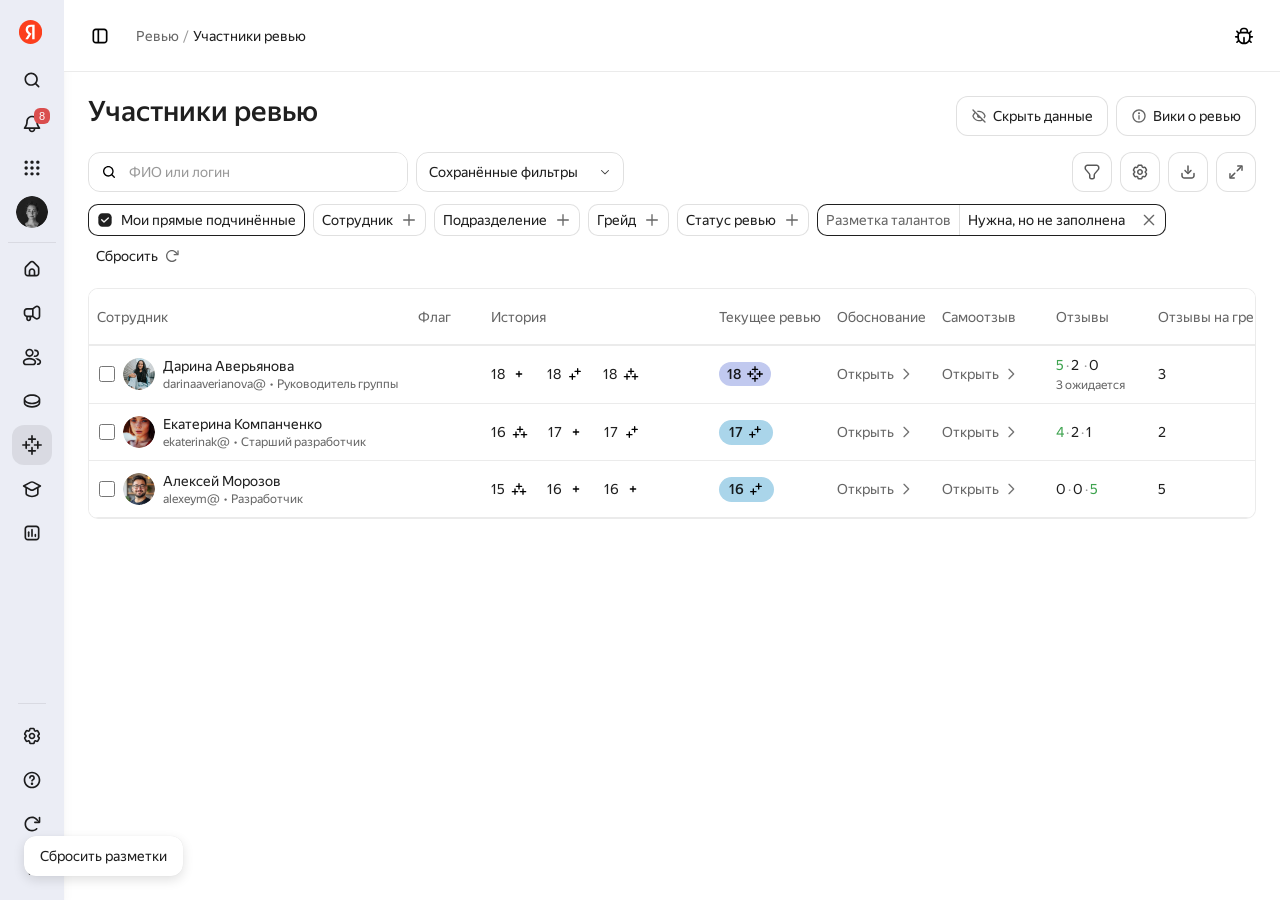
==== commit 3241b9a7: "Сегментный контрол, FAB сброса на всех экранах (левый нижний угол) Grid без обрезки текста в шкалах;" ====
--- a/employees-table.html
+++ b/employees-table.html
@@ -3786,5 +3786,7 @@
       });
     })();
   </script>
+  <link rel="stylesheet" href="assets/fab-reset.css" />
+  <script src="assets/fab-reset.js" defer></script>
 </body>
 </html>
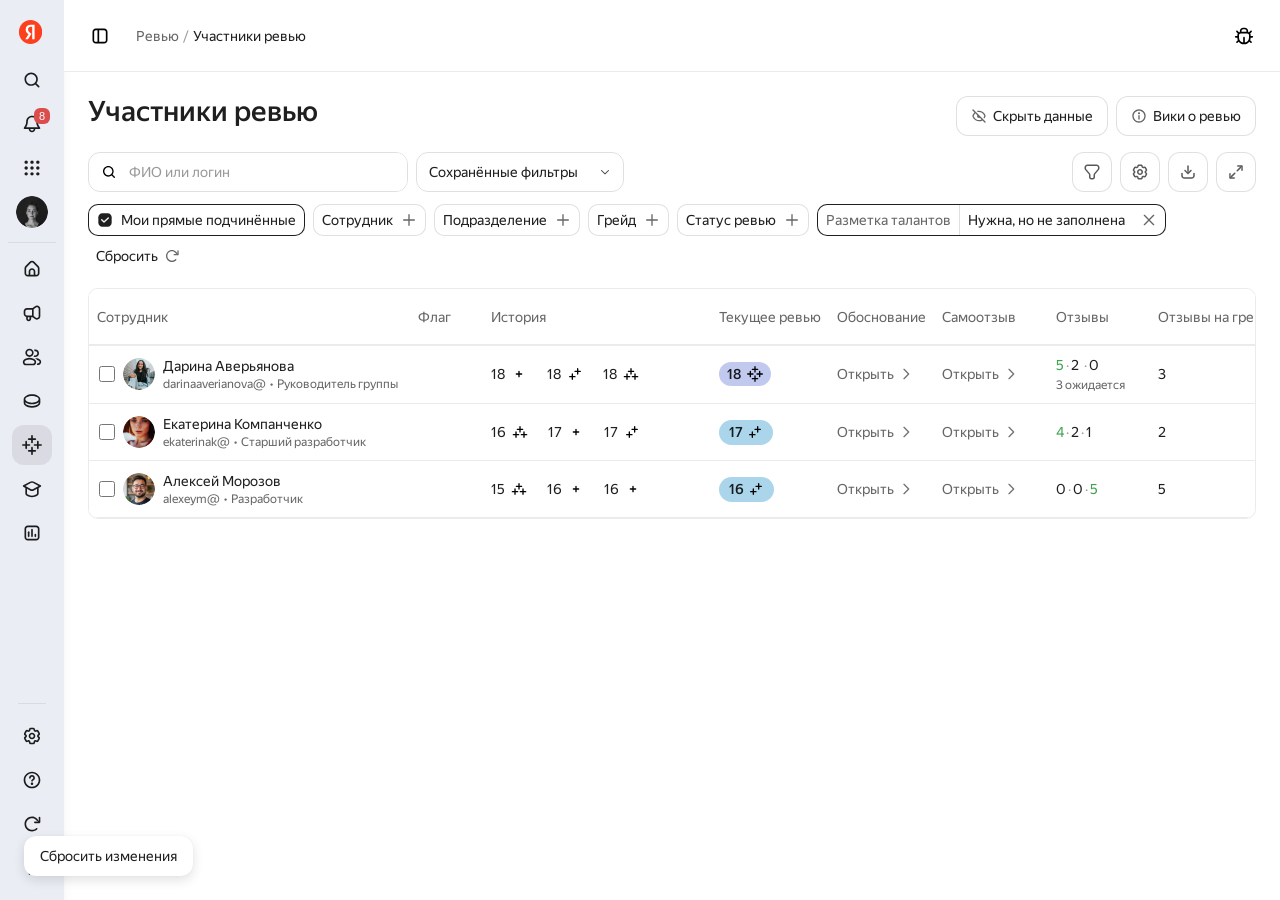
==== commit f42eecc1: "Шторка: блок «выбрана преемником» по макету Figma Список людей с чипом (аватар + имя) и текстом гото" ====
--- a/employees-table.html
+++ b/employees-table.html
@@ -1716,19 +1716,50 @@
     .emp-drawer__predecessor-wrap {
       display: flex;
       flex-direction: column;
+      gap: 8px;
+      width: 100%;
+    }
+
+    .emp-drawer__predecessor-label {
+      margin: 0;
+      font-size: var(--body-s);
+      line-height: var(--body-s-lh);
+      color: rgba(0, 0, 0, 0.88);
+      font-feature-settings: "lnum" 1, "pnum" 1;
+    }
+
+    .emp-drawer__predecessor-list {
+      display: flex;
+      flex-direction: column;
+      gap: 8px;
+      width: 100%;
+    }
+
+    .emp-drawer__predecessor-row {
+      display: flex;
+      flex-wrap: wrap;
+      align-items: center;
       gap: 4px;
       width: 100%;
     }
 
-    .emp-drawer__predecessor-wrap .emp-succ-tag {
+    .emp-drawer__predecessor-row .emp-succ-tag {
       align-self: flex-start;
       width: auto;
       max-width: none;
       flex: 0 0 auto;
     }
 
-    .emp-drawer__predecessor-wrap .emp-succ-tag__name {
+    .emp-drawer__predecessor-row .emp-succ-tag__name {
       max-width: none;
+    }
+
+    .emp-drawer__predecessor-ready {
+      margin: 0;
+      font-size: var(--body-s);
+      line-height: var(--body-s-lh);
+      color: rgba(0, 0, 0, 0.88);
+      font-feature-settings: "lnum" 1, "pnum" 1;
     }
 
     .emp-drawer__succ-wrap {
@@ -2751,10 +2782,10 @@
             <button type="button" role="tab" class="emp-drawer__tab emp-drawer__tab--active" data-drawer-tab="review" aria-selected="true">
               Ревью
             </button>
-            <button type="button" role="tab" class="emp-drawer__tab" data-drawer-tab="talent" aria-selected="false">Разметка талантов</button>
             <button type="button" role="tab" class="emp-drawer__tab" data-drawer-tab="goals" aria-selected="false">
               Цели и проекты <span class="emp-drawer__tab-count">· 5</span>
             </button>
+            <button type="button" role="tab" class="emp-drawer__tab" data-drawer-tab="talent" aria-selected="false">Разметка талантов</button>
             <button type="button" role="tab" class="emp-drawer__tab" data-drawer-tab="history" aria-selected="false">История</button>
             <button type="button" role="tab" class="emp-drawer__tab" data-drawer-tab="feedback" aria-selected="false">Отзывы</button>
             <button type="button" role="tab" class="emp-drawer__tab" data-drawer-tab="signals" aria-selected="false">Сигналы</button>
@@ -2954,18 +2985,8 @@
                     <div class="emp-drawer__anketa-value">
                       <p id="emp-saved-potential-lead" class="emp-drawer__anketa-lead" hidden></p>
                       <div id="emp-saved-predecessor-wrap" class="emp-drawer__predecessor-wrap" hidden>
-                        <p id="emp-saved-predecessor-note" class="emp-drawer__anketa-p"></p>
-                        <div class="emp-succ-tag">
-                          <img
-                            class="emp-succ-tag__avatar"
-                            src="assets/avatars/Dmitry.png"
-                            alt=""
-                            width="24"
-                            height="24"
-                            decoding="async"
-                          />
-                          <span class="emp-succ-tag__name">Сергея Дубова</span>
-                        </div>
+                        <p id="emp-saved-predecessor-label" class="emp-drawer__predecessor-label"></p>
+                        <div id="emp-saved-predecessor-list" class="emp-drawer__predecessor-list"></div>
                       </div>
                       <p id="emp-saved-potential-detail" class="emp-drawer__anketa-p" hidden></p>
                     </div>
@@ -2979,7 +3000,7 @@
                       <p id="emp-saved-risk-reasons-block" class="emp-drawer__anketa-p emp-drawer__anketa-p--reasons" hidden></p>
                       <p id="emp-saved-successor-plan" class="emp-drawer__anketa-p" hidden></p>
                       <div id="emp-saved-successors-wrap" class="emp-drawer__succ-wrap" hidden>
-                        <p class="emp-drawer__succ-label">Преемники:</p>
+                        <p id="emp-saved-successors-label" class="emp-drawer__succ-label" hidden>Преемники:</p>
                         <div id="emp-saved-successors" class="emp-succ-tags"></div>
                       </div>
                     </div>
@@ -3148,7 +3169,14 @@
 
       function syncReviewMarkupCta() {
         var cta = document.getElementById("emp-review-markup-cta");
-        if (cta) cta.hidden = drawerHasMarkup;
+        if (!cta) return;
+        var label = cta.querySelector("span");
+        if (label) {
+          label.textContent = drawerHasMarkup
+            ? "Изменить разметку талантов"
+            : "Заполнить разметку талантов";
+        }
+        cta.hidden = false;
       }
 
       function syncDrawerPanels() {
@@ -3382,16 +3410,104 @@
           return line;
         }
 
-        function markupTitleFromData(d) {
-          if (d.markupTitle) return d.markupTitle;
-          var band = "";
-          var m = (d.cohortTitle || "").match(/—\s*(\S+)\s*$/);
-          if (m) band = m[1];
-          var name =
-            d.first ||
-            (d.nominative ? String(d.nominative).trim().split(/\s+/)[0] : "");
-          if (name && band) return name + " — " + band;
-          return d.cohortTitle || "";
+        var EMP_FIRST_GENITIVE = {
+          darina: "Дарины",
+          ekaterina: "Екатерины",
+          alexey: "Алексея",
+        };
+
+        var EMP_GENDER = {
+          darina: "f",
+          ekaterina: "f",
+          alexey: "m",
+        };
+
+        var DARINA_PREDECESSOR_FOR = [
+          {
+            name: "Сергея Дубова",
+            avatar: "assets/avatars/Dmitry.png",
+            ready: "с готовностью до года в сентябре 2025",
+          },
+          {
+            name: "Валерия Лунина",
+            avatar: "assets/avatars/Ekaterina.png",
+            ready: "с готовностью 1–2 года в октябре 2025",
+          },
+        ];
+
+        function renderPredecessorFor(slug, data) {
+          var predWrap = document.getElementById("emp-saved-predecessor-wrap");
+          var predLabel = document.getElementById("emp-saved-predecessor-label");
+          var predList = document.getElementById("emp-saved-predecessor-list");
+          if (!predWrap || !predList) return false;
+
+          var items =
+            data && data.predecessorFor && data.predecessorFor.length
+              ? data.predecessorFor
+              : slug === "darina"
+                ? DARINA_PREDECESSOR_FOR
+                : [];
+
+          if (!items.length) {
+            predWrap.hidden = true;
+            predList.innerHTML = "";
+            return false;
+          }
+
+          var first = (data && data.first) || "Дарина";
+          var gender = (data && data.gender) || EMP_GENDER[slug] || "f";
+          if (predLabel) {
+            predLabel.textContent =
+              gender === "m" ? first + " выбран преемником:" : first + " выбрана преемником:";
+          }
+
+          predList.innerHTML = "";
+          items.forEach(function (item) {
+            var row = document.createElement("div");
+            row.className = "emp-drawer__predecessor-row";
+
+            var tag = document.createElement("div");
+            tag.className = "emp-succ-tag";
+            if (item.avatar) {
+              var im = document.createElement("img");
+              im.className = "emp-succ-tag__avatar";
+              im.src = item.avatar;
+              im.alt = "";
+              im.width = 24;
+              im.height = 24;
+              im.decoding = "async";
+              tag.appendChild(im);
+            }
+            var nm = document.createElement("span");
+            nm.className = "emp-succ-tag__name";
+            nm.textContent = item.name || "";
+            tag.appendChild(nm);
+
+            var ready = document.createElement("p");
+            ready.className = "emp-drawer__predecessor-ready";
+            ready.textContent = item.ready || "";
+
+            row.appendChild(tag);
+            row.appendChild(ready);
+            predList.appendChild(row);
+          });
+
+          predWrap.hidden = false;
+          return true;
+        }
+
+        function markupTitleFromData(d, slug) {
+          var fg = d.firstGenitive || EMP_FIRST_GENITIVE[slug] || "";
+          var band = bandFromMarkupData(d);
+          if (fg && band) return "Предварительная когорта " + fg + " — " + band;
+          if (fg) return "Предварительная когорта " + fg;
+          var ct = (d.cohortTitle || d.markupTitle || "").trim();
+          return ct;
+        }
+
+        function markupSubtitleFromData(d) {
+          if (d.cohortSub) return d.cohortSub;
+          return "Определим точную когорту, когда будет согласована оценка перформанса";
         }
 
         function formatRiskImpactDrawer(d) {
@@ -3405,29 +3521,8 @@
           return "Если " + who + " уйдёт, " + body;
         }
 
-        function markupPeriodFromData(d) {
-          if (d.markupPeriod) return d.markupPeriod;
-          if (!d.savedAt) return "";
-          var months = [
-            "Январь",
-            "Февраль",
-            "Март",
-            "Апрель",
-            "Май",
-            "Июнь",
-            "Июль",
-            "Август",
-            "Сентябрь",
-            "Октябрь",
-            "Ноябрь",
-            "Декабрь",
-          ];
-          var dt = new Date(d.savedAt);
-          return months[dt.getMonth()] + " " + dt.getFullYear();
-        }
-
-        setText("emp-saved-markup-title", markupTitleFromData(data));
-        setText("emp-saved-markup-period", markupPeriodFromData(data));
+        setText("emp-saved-markup-title", markupTitleFromData(data, slug));
+        setText("emp-saved-markup-period", markupSubtitleFromData(data));
         var edit = document.getElementById("emp-drawer-edit");
         if (edit) edit.setAttribute("href", "index.html?e=" + encodeURIComponent(slug));
 
@@ -3443,14 +3538,7 @@
           }
         }
         setOptionalBlock("emp-saved-potential-detail", potentialDetailForDrawer(data));
-        var predWrap = document.getElementById("emp-saved-predecessor-wrap");
-        var predNote = document.getElementById("emp-saved-predecessor-note");
-        var showPred = slug === "darina";
-        if (predWrap) predWrap.hidden = !showPred;
-        if (predNote && showPred) {
-          predNote.textContent =
-            "В сентябре 2024 в разметке было отражено, что через 1-2 года Дарина сможет стать преемником";
-        }
+        var showPred = renderPredecessorFor(slug, data);
         showRow(
           "emp-ank-row-potential",
           !!potLead ||
@@ -3501,14 +3589,23 @@
           }
         }
 
+        function selectedSuccessorsForDrawer(d) {
+          if (d.keyrole !== "yes") return [];
+          if (d.successorChoice !== "yes") return [];
+          return (d.successors || []).filter(function (s) {
+            return s && String(s.code || "").trim() && String(s.name || "").trim();
+          });
+        }
+
         var succWrap = document.getElementById("emp-saved-successors-wrap");
         var succHost = document.getElementById("emp-saved-successors");
-        var hasSucc = !!(data.successors && data.successors.length);
-        var showSuccessors = data.successorChoice === "yes" && hasSucc;
+        var succLabel = document.getElementById("emp-saved-successors-label");
+        var successorsToShow = selectedSuccessorsForDrawer(data);
+        var showSuccessors = successorsToShow.length > 0;
         if (succHost) {
           succHost.innerHTML = "";
           if (showSuccessors) {
-            data.successors.forEach(function (s) {
+            successorsToShow.forEach(function (s) {
               var tag = document.createElement("div");
               tag.className = "emp-succ-tag";
               if (s.avatar) {
@@ -3537,6 +3634,7 @@
           }
         }
         if (succWrap) succWrap.hidden = !showSuccessors;
+        if (succLabel) succLabel.hidden = !showSuccessors;
 
         showRow(
           "emp-ank-row-risk",
